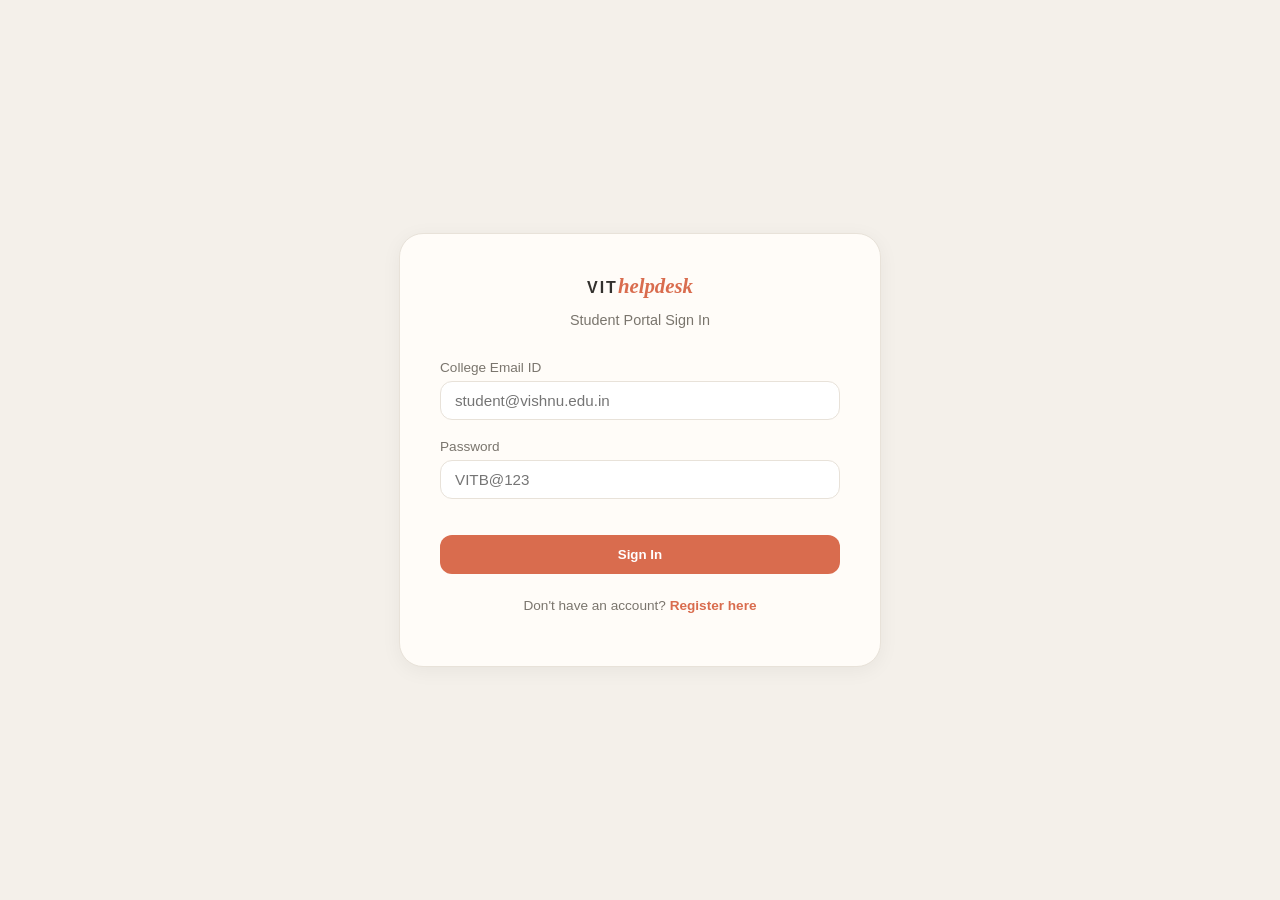
==== frontend/chat.html @ 0b266739 "feat: complete helpdesk chatbot with EAPCET 2025 cutoffs and polite conversational flows" ====
<!DOCTYPE html>
<html lang="en">
<head>
    <meta charset="UTF-8">
    <meta name="viewport" content="width=device-width, initial-scale=1.0">
    <title>VIT Helpdesk Chatbot</title>
    <link rel="stylesheet" href="styles.css">
    <script>
        if (localStorage.getItem('vit_logged_in') !== 'true') {
            window.location.href = 'index.html';
        }
    </script>
</head>
<body>
    <div class="app-container">
        <header>
            <div class="header-content">
                <h2>VIT<span>helpdesk</span></h2>
                <div class="header-actions">
                    <a href="profile.html" class="icon-btn" title="View Profile">
                        <svg width="20" height="20" viewBox="0 0 24 24" fill="none" stroke="currentColor" stroke-width="2" stroke-linecap="round" stroke-linejoin="round"><path d="M20 21v-2a4 4 0 0 0-4-4H8a4 4 0 0 0-4 4v2"></path><circle cx="12" cy="7" r="4"></circle></svg>
                    </a>
                </div>
            </div>
        </header>

        <main id="chatWindow">
            <!-- Instantly rendered initial menu - zero network delay -->
            <div class="message ai-message">
                <div class="avatar">
                    <svg width="20" height="20" viewBox="0 0 24 24" fill="none" stroke="currentColor" stroke-width="2" stroke-linecap="round" stroke-linejoin="round"><rect x="4" y="4" width="16" height="16" rx="2" ry="2"></rect><rect x="9" y="9" width="6" height="6"></rect></svg>
                </div>
                <div class="bubble" style="white-space: pre-wrap;">Welcome to Vishnu Institute of Technology IT Helpdesk! Please select an option below:

1️⃣ **Create a Support Ticket**
2️⃣ **Retrieve College Info**
3️⃣ **Display Active Tickets**
4️⃣ **Reset Portal Password**</div>
            </div>
        </main>

        <div class="input-area">
            <div class="suggestion-chips">
                <button class="chip" onclick="sendSuggested('College Info')">College Info</button>
                <button class="chip" onclick="sendSuggested('EAMCET details')">EAMCET Info</button>
                <button class="chip" onclick="sendSuggested('Create a ticket')">Create Ticket</button>
                <button class="chip" onclick="sendSuggested('Show My Tickets')">My Tickets</button>
            </div>
            <div class="input-wrapper">
                <textarea id="userInput" rows="1" placeholder="Type a message or click an option..."></textarea>
                <button id="sendBtn" class="send-btn">
                    <svg width="20" height="20" viewBox="0 0 24 24" fill="none" stroke="currentColor" stroke-width="2" stroke-linecap="round" stroke-linejoin="round"><line x1="12" y1="19" x2="12" y2="5"></line><polyline points="5 12 12 5 19 12"></polyline></svg>
                </button>
            </div>
        </div>
    </div>

    <script>
        const chatWindow = document.getElementById('chatWindow');
        const userInput = document.getElementById('userInput');
        const sendBtn = document.getElementById('sendBtn');
        const userEmail = localStorage.getItem('vit_email') || 'student@vishnu.edu.in';

        userInput.addEventListener('input', function() {
            this.style.height = 'auto';
            this.style.height = (this.scrollHeight) + 'px';
            sendBtn.disabled = this.value.trim() === '';
        });
        sendBtn.disabled = true;

        function sendSuggested(text) {
            userInput.value = text;
            userInput.style.height = 'auto';
            sendBtn.disabled = false;
            sendMessage();
        }

        async function sendMessage() {
            const text = userInput.value.trim();
            if (!text) return;

            appendMessage('user', text);
            userInput.value = '';
            userInput.style.height = 'auto';
            sendBtn.disabled = true;

            const loadingId = appendLoading();

            try {
                const response = await fetch('http://127.0.0.1:8000/api/chat', {
                    method: 'POST',
                    headers: { 'Content-Type': 'application/json' },
                    body: JSON.stringify({ 
                        message: `[User Email: ${userEmail}] ${text}`, 
                        session_id: userEmail 
                    })
                });

                if (!response.ok) throw new Error('Backend offline');

                const data = await response.json();
                document.getElementById(loadingId).remove();
                appendMessage('ai', data.reply);

            } catch (error) {
                document.getElementById(loadingId).remove();
                appendMessage('ai', 'Error: Could not connect to backend server. Make sure python main.py is running.');
            }
        }

        function appendMessage(sender, text) {
            const isUser = sender === 'user';
            const messageDiv = document.createElement('div');
            messageDiv.className = `message ${isUser ? 'user-message' : 'ai-message'}`;
            
            const aiAvatar = `<div class="avatar"><svg width="20" height="20" viewBox="0 0 24 24" fill="none" stroke="currentColor" stroke-width="2" stroke-linecap="round" stroke-linejoin="round"><rect x="4" y="4" width="16" height="16" rx="2" ry="2"></rect><rect x="9" y="9" width="6" height="6"></rect></svg></div>`;
            
            messageDiv.innerHTML = `${isUser ? '' : aiAvatar}<div class="bubble" style="white-space: pre-wrap;">${escapeHTML(text)}</div>`;
            chatWindow.appendChild(messageDiv);
            chatWindow.scrollTo({ top: chatWindow.scrollHeight, behavior: 'smooth' });
        }

        function appendLoading() {
            const id = 'loading-' + Date.now();
            const messageDiv = document.createElement('div');
            messageDiv.className = `message ai-message`;
            messageDiv.id = id;
            messageDiv.innerHTML = `<div class="avatar"><svg width="20" height="20" viewBox="0 0 24 24" fill="none" stroke="currentColor" stroke-width="2" stroke-linecap="round" stroke-linejoin="round"><rect x="4" y="4" width="16" height="16" rx="2" ry="2"></rect><rect x="9" y="9" width="6" height="6"></rect></svg></div><div class="bubble">Processing...</div>`;
            chatWindow.appendChild(messageDiv);
            chatWindow.scrollTo({ top: chatWindow.scrollHeight, behavior: 'smooth' });
            return id;
        }

        function escapeHTML(str) {
            return str.replace(/[&<>'"]/g, tag => ({
                '&': '&amp;', '<': '&lt;', '>': '&gt;', "'": '&#39;', '"': '&quot;'
            }[tag]));
        }

        userInput.addEventListener('keydown', (e) => {
            if (e.key === 'Enter' && !e.shiftKey) {
                e.preventDefault();
                if (!sendBtn.disabled) sendMessage();
            }
        });
        sendBtn.addEventListener('click', sendMessage);
    </script>
</body>
</html>
---- frontend/styles.css ----
:root {
    --bg-color: #f4f0ea; 
    --text-main: #33312e;
    --text-muted: #7a756d;
    --header-bg: #fffcf8;
    --bubble-ai: #ffffff;
    --bubble-user: #d96c4e; 
    --text-user: #ffffff;
    --border-light: #e8e2d9;
    --shadow-soft: 0 4px 20px rgba(0,0,0,0.05);
    --input-bg: #ffffff;
}

body {
    font-family: 'Georgia', serif; 
    background-color: var(--bg-color);
    color: var(--text-main);
    margin: 0;
    height: 100vh;
    display: flex;
    flex-direction: column;
}

.app-container {
    display: flex;
    flex-direction: column;
    height: 100%;
    max-width: 900px;
    margin: 0 auto;
    width: 100%;
    box-shadow: var(--shadow-soft);
}

header {
    background-color: var(--header-bg);
    border-bottom: 1px solid var(--border-light);
    padding: 1.2rem 2rem;
    border-radius: 0 0 20px 20px;
}

.header-content {
    display: flex;
    justify-content: space-between;
    align-items: center;
}

.header-actions {
    display: flex;
    gap: 12px;
    align-items: center;
}

h2 {
    font-family: 'Arial', sans-serif;
    text-transform: uppercase;
    letter-spacing: 2px;
    font-size: 1rem;
    font-weight: 700;
    margin: 0;
}

h2 span {
    color: var(--bubble-user);
    font-style: italic;
    font-family: 'Georgia', serif;
    text-transform: lowercase;
    letter-spacing: 0;
    font-size: 1.3rem;
}

.icon-btn, .nav-link {
    background: none;
    border: none;
    color: var(--text-main);
    cursor: pointer;
    text-decoration: none;
    font-family: 'Arial', sans-serif;
    font-size: 0.9rem;
    transition: transform 0.2s;
}
.icon-btn:hover { transform: rotate(15deg); }

main {
    flex: 1;
    overflow-y: auto;
    padding: 2rem;
    display: flex;
    flex-direction: column;
    gap: 1.5rem;
}

.message {
    display: flex;
    align-items: flex-end;
    gap: 1rem;
    max-width: 80%;
}
.ai-message { align-self: flex-start; }
.user-message { align-self: flex-end; flex-direction: row-reverse; }

.avatar {
    width: 35px; height: 35px;
    background-color: var(--border-light);
    border-radius: 50%;
    display: flex; align-items: center; justify-content: center;
    color: var(--text-main); flex-shrink: 0;
}
.user-message .avatar { display: none; }

.bubble {
    padding: 1rem 1.5rem;
    border-radius: 20px;
    font-size: 0.95rem;
    line-height: 1.5;
    box-shadow: var(--shadow-soft);
    font-family: 'Arial', sans-serif;
}
.ai-message .bubble {
    background-color: var(--bubble-ai);
    border-bottom-left-radius: 4px;
    border: 1px solid var(--border-light);
}
.user-message .bubble {
    background-color: var(--bubble-user);
    color: var(--text-user);
    border-bottom-right-radius: 4px;
}

.input-area { padding: 1rem 2rem 1.5rem 2rem; }

.suggestion-chips {
    display: flex;
    gap: 8px;
    margin-bottom: 10px;
    overflow-x: auto;
    padding-bottom: 4px;
}
.chip {
    background-color: var(--bubble-ai);
    border: 1px solid var(--border-light);
    color: var(--text-main);
    padding: 6px 12px;
    border-radius: 16px;
    font-size: 0.85rem;
    cursor: pointer;
    white-space: nowrap;
    transition: background 0.2s;
}
.chip:hover { background-color: var(--bubble-user); color: #fff; border-color: var(--bubble-user); }

.input-wrapper {
    display: flex;
    align-items: flex-end;
    background-color: var(--input-bg);
    border: 1px solid var(--border-light);
    border-radius: 24px;
    padding: 0.5rem 0.5rem 0.5rem 1.5rem;
    box-shadow: var(--shadow-soft);
}

textarea {
    flex: 1; background: none; border: none; color: var(--text-main);
    font-size: 1rem; font-family: 'Arial', sans-serif; resize: none; outline: none; max-height: 150px; padding: 0.5rem 0;
}

.send-btn {
    background-color: var(--bubble-user); color: var(--text-user); border: none; border-radius: 50%;
    width: 40px; height: 40px; display: flex; align-items: center; justify-content: center; cursor: pointer;
    transition: transform 0.2s, box-shadow 0.2s; flex-shrink: 0; margin-left: 10px;
}
.send-btn:hover { transform: translateY(-2px); box-shadow: 0 4px 12px rgba(217, 108, 78, 0.4); }
.send-btn:disabled { background-color: var(--border-light); color: var(--text-muted); cursor: not-allowed; box-shadow: none; transform: none; }

.auth-body { display: flex; align-items: center; justify-content: center; height: 100vh; }
.auth-card { background-color: var(--header-bg); border: 1px solid var(--border-light); padding: 2.5rem; border-radius: 24px; width: 100%; max-width: 400px; box-shadow: var(--shadow-soft); text-align: center; }
.subtitle { color: var(--text-muted); font-size: 0.9rem; margin-bottom: 2rem; font-family: 'Arial', sans-serif; }
.form-group { text-align: left; margin-bottom: 1.2rem; }
.form-group label { display: block; font-size: 0.85rem; font-family: 'Arial', sans-serif; margin-bottom: 6px; color: var(--text-muted); }
.form-group input { width: 100%; padding: 10px 14px; border-radius: 12px; border: 1px solid var(--border-light); background: var(--input-bg); color: var(--text-main); font-size: 0.95rem; outline: none; box-sizing: border-box; }
.auth-btn { width: 100%; background-color: var(--bubble-user); color: #fff; border: none; padding: 12px; border-radius: 12px; font-weight: bold; cursor: pointer; margin-top: 1rem; font-family: 'Arial', sans-serif; transition: opacity 0.2s; }
.auth-btn:hover { opacity: 0.9; }
.auth-switch { margin-top: 1.5rem; font-size: 0.85rem; font-family: 'Arial', sans-serif; color: var(--text-muted); }
.auth-switch a { color: var(--bubble-user); text-decoration: none; font-weight: bold; }

.profile-main { align-items: center; justify-content: center; }
.profile-card { background: var(--header-bg); border: 1px solid var(--border-light); padding: 2.5rem; border-radius: 24px; width: 100%; max-width: 450px; text-align: center; box-shadow: var(--shadow-soft); }
.avatar-large { width: 70px; height: 70px; background: var(--bubble-user); color: #fff; font-size: 1.5rem; font-weight: bold; border-radius: 50%; display: flex; align-items: center; justify-content: center; margin: 0 auto 1rem auto; font-family: 'Arial', sans-serif; }
.profile-stats { display: flex; justify-content: space-around; margin: 1.5rem 0; padding: 1rem 0; border-top: 1px solid var(--border-light); border-bottom: 1px solid var(--border-light); }
.stat-number { display: block; font-size: 1.2rem; font-weight: bold; color: var(--bubble-user); font-family: 'Arial', sans-serif; }
.stat-label { font-size: 0.8rem; color: var(--text-muted); font-family: 'Arial', sans-serif; }
.profile-details { text-align: left; font-family: 'Arial', sans-serif; font-size: 0.9rem; display: flex; flex-direction: column; gap: 8px; margin-bottom: 1.5rem; }
.logout-btn { background-color: #d94e4e !important; }
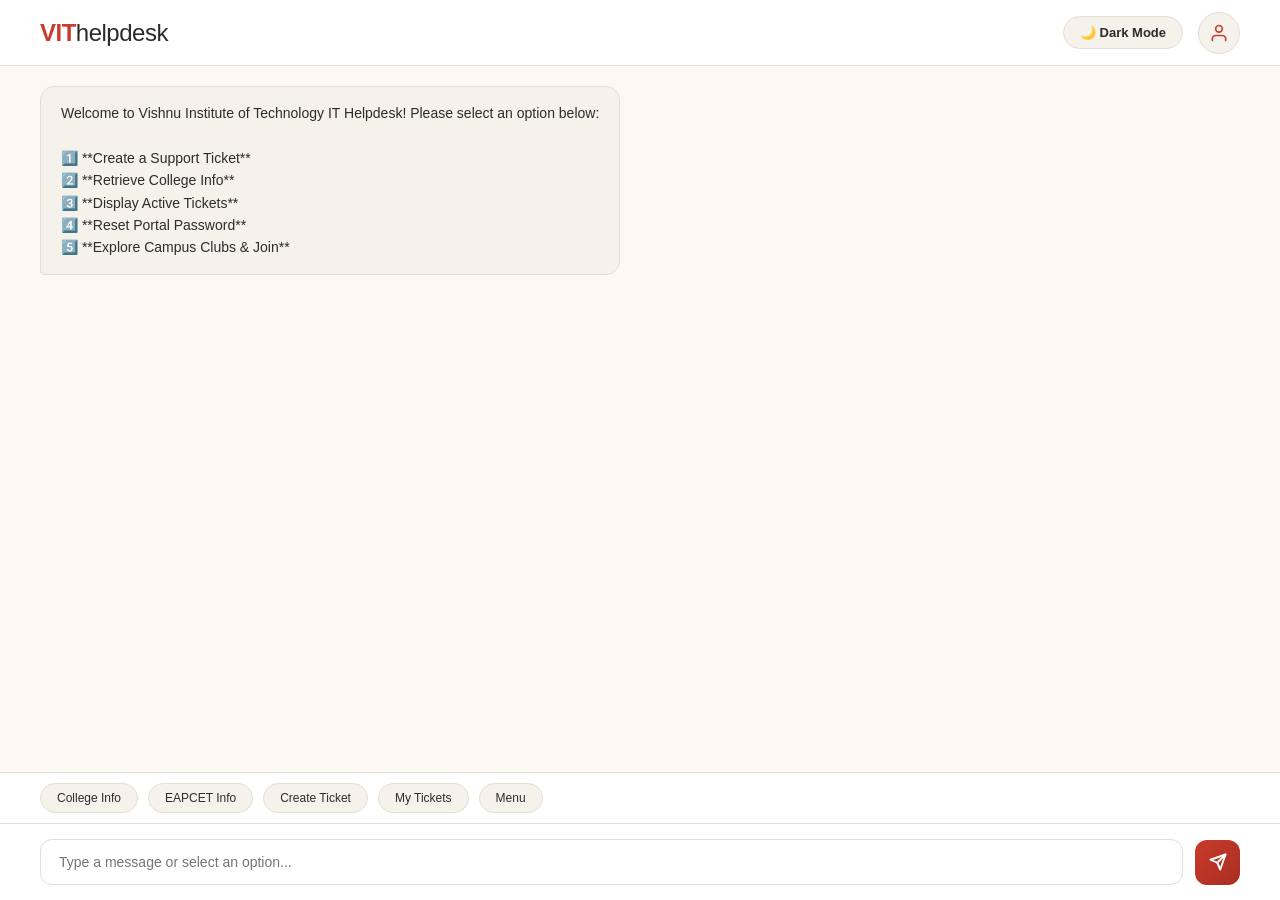
==== commit 34fa5d7e: "Fix chat routing, layout, and session management" ====
--- a/frontend/chat.html
+++ b/frontend/chat.html
@@ -3,147 +3,253 @@
 <head>
     <meta charset="UTF-8">
     <meta name="viewport" content="width=device-width, initial-scale=1.0">
-    <title>VIT Helpdesk Chatbot</title>
+    <title>VIT Helpdesk - Smart Assistant</title>
     <link rel="stylesheet" href="styles.css">
-    <script>
-        if (localStorage.getItem('vit_logged_in') !== 'true') {
-            window.location.href = 'index.html';
-        }
-    </script>
+    <style>
+        /* Force strict full-screen viewport layout */
+        html, body {
+            height: 100vh;
+            margin: 0;
+            overflow: hidden;
+        }
+
+        .app-container {
+            display: flex;
+            flex-direction: column;
+            height: 100vh;
+            width: 100vw;
+        }
+
+        .chat-header {
+            flex-shrink: 0;
+            height: 65px;
+            padding: 0 40px;
+            display: flex;
+            justify-content: space-between;
+            align-items: center;
+            background: var(--card-bg);
+            border-bottom: 1px solid var(--border-light);
+            z-index: 100;
+        }
+
+        .chat-container {
+            flex: 1;
+            display: flex;
+            flex-direction: column;
+            height: calc(100vh - 65px);
+            max-width: 100% !important;
+            width: 100% !important;
+            margin: 0 !important;
+            border-radius: 0 !important;
+            border: none !important;
+            box-shadow: none !important;
+            overflow: hidden;
+        }
+
+        .chat-box {
+            flex: 1;
+            padding: 20px 40px;
+            overflow-y: auto !important;
+            display: flex;
+            flex-direction: column;
+            gap: 16px;
+            background: var(--bg-color);
+        }
+
+        .quick-replies {
+            flex-shrink: 0;
+            padding: 10px 40px;
+            display: flex;
+            gap: 10px;
+            flex-wrap: wrap;
+            background: var(--card-bg);
+            border-top: 1px solid var(--border-light);
+            z-index: 50;
+        }
+
+        .chat-input-area {
+            flex-shrink: 0;
+            padding: 15px 40px;
+            background: var(--card-bg);
+            border-top: 1px solid var(--border-light);
+            display: flex;
+            gap: 12px;
+            align-items: center;
+            z-index: 50;
+        }
+
+        .chat-input-area input {
+            flex: 1;
+            padding: 14px 18px;
+            border-radius: 12px;
+            border: 1px solid var(--border-light);
+            background: var(--input-bg);
+            color: var(--text-color);
+            outline: none;
+            font-size: 14px;
+        }
+
+        .chat-input-area button {
+            background: var(--primary-gradient);
+            color: white;
+            border: none;
+            width: 45px;
+            height: 45px;
+            border-radius: 12px;
+            cursor: pointer;
+            display: flex;
+            align-items: center;
+            justify-content: center;
+            flex-shrink: 0;
+        }
+
+        .header-controls {
+            display: flex;
+            align-items: center;
+            gap: 15px;
+        }
+    </style>
 </head>
 <body>
     <div class="app-container">
-        <header>
-            <div class="header-content">
-                <h2>VIT<span>helpdesk</span></h2>
-                <div class="header-actions">
-                    <a href="profile.html" class="icon-btn" title="View Profile">
-                        <svg width="20" height="20" viewBox="0 0 24 24" fill="none" stroke="currentColor" stroke-width="2" stroke-linecap="round" stroke-linejoin="round"><path d="M20 21v-2a4 4 0 0 0-4-4H8a4 4 0 0 0-4 4v2"></path><circle cx="12" cy="7" r="4"></circle></svg>
-                    </a>
+        <header class="chat-header">
+            <h2 class="brand-logo" id="logoClick" style="cursor:pointer; margin:0;">VIT<span>helpdesk</span></h2>
+            <div class="header-controls">
+                <button type="button" id="darkToggleBtn" class="dark-toggle-btn">🌙 Dark Mode</button>
+                <div class="profile-icon-btn" id="profileBtn" title="Student Profile">
+                    <svg width="20" height="20" viewBox="0 0 24 24" fill="none" stroke="currentColor" stroke-width="2" stroke-linecap="round" stroke-linejoin="round">
+                        <path d="M20 21v-2a4 4 0 0 0-4-4H8a4 4 0 0 0-4 4v2"></path>
+                        <circle cx="12" cy="7" r="4"></circle>
+                    </svg>
                 </div>
             </div>
         </header>
 
-        <main id="chatWindow">
-            <!-- Instantly rendered initial menu - zero network delay -->
-            <div class="message ai-message">
-                <div class="avatar">
-                    <svg width="20" height="20" viewBox="0 0 24 24" fill="none" stroke="currentColor" stroke-width="2" stroke-linecap="round" stroke-linejoin="round"><rect x="4" y="4" width="16" height="16" rx="2" ry="2"></rect><rect x="9" y="9" width="6" height="6"></rect></svg>
-                </div>
-                <div class="bubble" style="white-space: pre-wrap;">Welcome to Vishnu Institute of Technology IT Helpdesk! Please select an option below:
+        <main class="chat-container">
+            <div class="chat-box" id="chatMessages">
+                <div class="message bot">Welcome to Vishnu Institute of Technology IT Helpdesk! Please select an option below:
 
 1️⃣ **Create a Support Ticket**
 2️⃣ **Retrieve College Info**
 3️⃣ **Display Active Tickets**
-4️⃣ **Reset Portal Password**</div>
+4️⃣ **Reset Portal Password**
+5️⃣ **Explore Campus Clubs & Join**</div>
+            </div>
+
+            <div class="quick-replies">
+                <button type="button" class="quick-btn" data-text="College Info">College Info</button>
+                <button type="button" class="quick-btn" data-text="EAPCET Info">EAPCET Info</button>
+                <button type="button" class="quick-btn" data-text="Create Ticket">Create Ticket</button>
+                <button type="button" class="quick-btn" data-text="My Tickets">My Tickets</button>
+                <button type="button" class="quick-btn" data-text="menu">Menu</button>
+            </div>
+
+            <div class="chat-input-area">
+                <input type="text" id="chatInput" placeholder="Type a message or select an option..." autocomplete="off">
+                <button type="button" id="sendBtn">
+                    <svg width="18" height="18" viewBox="0 0 24 24" fill="none" stroke="currentColor" stroke-width="2.5" stroke-linecap="round" stroke-linejoin="round"><line x1="22" y1="2" x2="11" y2="13"></line><polygon points="22 2 15 22 11 13 2 9 22 2"></polygon></svg>
+                </button>
             </div>
         </main>
-
-        <div class="input-area">
-            <div class="suggestion-chips">
-                <button class="chip" onclick="sendSuggested('College Info')">College Info</button>
-                <button class="chip" onclick="sendSuggested('EAMCET details')">EAMCET Info</button>
-                <button class="chip" onclick="sendSuggested('Create a ticket')">Create Ticket</button>
-                <button class="chip" onclick="sendSuggested('Show My Tickets')">My Tickets</button>
-            </div>
-            <div class="input-wrapper">
-                <textarea id="userInput" rows="1" placeholder="Type a message or click an option..."></textarea>
-                <button id="sendBtn" class="send-btn">
-                    <svg width="20" height="20" viewBox="0 0 24 24" fill="none" stroke="currentColor" stroke-width="2" stroke-linecap="round" stroke-linejoin="round"><line x1="12" y1="19" x2="12" y2="5"></line><polyline points="5 12 12 5 19 12"></polyline></svg>
-                </button>
-            </div>
-        </div>
     </div>
 
     <script>
-        const chatWindow = document.getElementById('chatWindow');
-        const userInput = document.getElementById('userInput');
-        const sendBtn = document.getElementById('sendBtn');
-        const userEmail = localStorage.getItem('vit_email') || 'student@vishnu.edu.in';
-
-        userInput.addEventListener('input', function() {
-            this.style.height = 'auto';
-            this.style.height = (this.scrollHeight) + 'px';
-            sendBtn.disabled = this.value.trim() === '';
+        const studentEmail = localStorage.getItem('student_email') || localStorage.getItem('vit_email') || "23pa1a05g1@vishnu.edu.in";
+        const chatMessages = document.getElementById('chatMessages');
+        const chatInput = document.getElementById('chatInput');
+
+        document.addEventListener('DOMContentLoaded', () => {
+            const savedChat = localStorage.getItem('chat_history_' + studentEmail);
+            if (savedChat) {
+                chatMessages.innerHTML = savedChat;
+                chatMessages.scrollTop = chatMessages.scrollHeight;
+            }
+            if (localStorage.getItem('dark_mode') === 'true') {
+                document.body.classList.add('dark-mode');
+                const btn = document.getElementById('darkToggleBtn');
+                if (btn) btn.innerText = "☀️ Light Mode";
+            }
+
+            document.getElementById('logoClick').addEventListener('click', () => {
+                window.location.href = 'chat.html';
+            });
+
+            document.getElementById('profileBtn').addEventListener('click', () => {
+                window.location.href = 'profile.html';
+            });
+
+            document.getElementById('darkToggleBtn').addEventListener('click', toggleDarkMode);
+            document.getElementById('sendBtn').addEventListener('click', sendMessage);
+
+            chatInput.addEventListener('keypress', (e) => {
+                if (e.key === 'Enter') {
+                    e.preventDefault();
+                    sendMessage();
+                }
+            });
+
+            document.querySelectorAll('.quick-btn').forEach(btn => {
+                btn.addEventListener('click', () => {
+                    const text = btn.getAttribute('data-text');
+                    chatInput.value = text;
+                    sendMessage();
+                });
+            });
         });
-        sendBtn.disabled = true;
-
-        function sendSuggested(text) {
-            userInput.value = text;
-            userInput.style.height = 'auto';
-            sendBtn.disabled = false;
-            sendMessage();
-        }
 
         async function sendMessage() {
-            const text = userInput.value.trim();
+            const text = chatInput.value.trim();
             if (!text) return;
 
-            appendMessage('user', text);
-            userInput.value = '';
-            userInput.style.height = 'auto';
-            sendBtn.disabled = true;
-
-            const loadingId = appendLoading();
+            appendMessage(text, 'user');
+            chatInput.value = '';
+
+            const processingId = appendMessage('Processing...', 'bot');
 
             try {
                 const response = await fetch('http://127.0.0.1:8000/api/chat', {
                     method: 'POST',
                     headers: { 'Content-Type': 'application/json' },
-                    body: JSON.stringify({ 
-                        message: `[User Email: ${userEmail}] ${text}`, 
-                        session_id: userEmail 
+                    body: JSON.stringify({
+                        message: text,
+                        session_id: studentEmail
                     })
                 });
-
-                if (!response.ok) throw new Error('Backend offline');
-
                 const data = await response.json();
-                document.getElementById(loadingId).remove();
-                appendMessage('ai', data.reply);
-
-            } catch (error) {
-                document.getElementById(loadingId).remove();
-                appendMessage('ai', 'Error: Could not connect to backend server. Make sure python main.py is running.');
-            }
-        }
-
-        function appendMessage(sender, text) {
-            const isUser = sender === 'user';
-            const messageDiv = document.createElement('div');
-            messageDiv.className = `message ${isUser ? 'user-message' : 'ai-message'}`;
-            
-            const aiAvatar = `<div class="avatar"><svg width="20" height="20" viewBox="0 0 24 24" fill="none" stroke="currentColor" stroke-width="2" stroke-linecap="round" stroke-linejoin="round"><rect x="4" y="4" width="16" height="16" rx="2" ry="2"></rect><rect x="9" y="9" width="6" height="6"></rect></svg></div>`;
-            
-            messageDiv.innerHTML = `${isUser ? '' : aiAvatar}<div class="bubble" style="white-space: pre-wrap;">${escapeHTML(text)}</div>`;
-            chatWindow.appendChild(messageDiv);
-            chatWindow.scrollTo({ top: chatWindow.scrollHeight, behavior: 'smooth' });
-        }
-
-        function appendLoading() {
-            const id = 'loading-' + Date.now();
-            const messageDiv = document.createElement('div');
-            messageDiv.className = `message ai-message`;
-            messageDiv.id = id;
-            messageDiv.innerHTML = `<div class="avatar"><svg width="20" height="20" viewBox="0 0 24 24" fill="none" stroke="currentColor" stroke-width="2" stroke-linecap="round" stroke-linejoin="round"><rect x="4" y="4" width="16" height="16" rx="2" ry="2"></rect><rect x="9" y="9" width="6" height="6"></rect></svg></div><div class="bubble">Processing...</div>`;
-            chatWindow.appendChild(messageDiv);
-            chatWindow.scrollTo({ top: chatWindow.scrollHeight, behavior: 'smooth' });
-            return id;
-        }
-
-        function escapeHTML(str) {
-            return str.replace(/[&<>'"]/g, tag => ({
-                '&': '&amp;', '<': '&lt;', '>': '&gt;', "'": '&#39;', '"': '&quot;'
-            }[tag]));
-        }
-
-        userInput.addEventListener('keydown', (e) => {
-            if (e.key === 'Enter' && !e.shiftKey) {
-                e.preventDefault();
-                if (!sendBtn.disabled) sendMessage();
-            }
-        });
-        sendBtn.addEventListener('click', sendMessage);
+                const procElement = document.getElementById(processingId);
+                if (procElement) procElement.remove();
+                
+                appendMessage(data.response || data.message || "Action completed.", 'bot');
+                localStorage.setItem('chat_history_' + studentEmail, chatMessages.innerHTML);
+            } catch (err) {
+                const procElement = document.getElementById(processingId);
+                if (procElement) procElement.remove();
+                appendMessage('Error connecting to server. Please try again.', 'bot');
+            }
+        }
+
+        function appendMessage(text, sender) {
+            const div = document.createElement('div');
+            div.className = `message ${sender}`;
+            div.id = 'msg-' + Math.random().toString(36).substring(2, 9);
+            div.innerText = text;
+            chatMessages.appendChild(div);
+            chatMessages.scrollTop = chatMessages.scrollHeight;
+            localStorage.setItem('chat_history_' + studentEmail, chatMessages.innerHTML);
+            return div.id;
+        }
+
+        function toggleDarkMode() {
+            document.body.classList.toggle('dark-mode');
+            const btn = document.getElementById('darkToggleBtn');
+            if (document.body.classList.contains('dark-mode')) {
+                btn.innerText = "☀️ Light Mode";
+                localStorage.setItem('dark_mode', 'true');
+            } else {
+                btn.innerText = "🌙 Dark Mode";
+                localStorage.setItem('dark_mode', 'false');
+            }
+        }
     </script>
 </body>
 </html>
--- a/frontend/styles.css
+++ b/frontend/styles.css
@@ -1,192 +1,383 @@
 :root {
-    --bg-color: #f4f0ea; 
-    --text-main: #33312e;
-    --text-muted: #7a756d;
-    --header-bg: #fffcf8;
-    --bubble-ai: #ffffff;
-    --bubble-user: #d96c4e; 
-    --text-user: #ffffff;
-    --border-light: #e8e2d9;
-    --shadow-soft: 0 4px 20px rgba(0,0,0,0.05);
+    --bg-color: #fcf9f2;
+    --card-bg: #ffffff;
+    --text-color: #2c2c2c;
+    --primary: #c93b2b;
+    --primary-gradient: linear-gradient(135deg, #c93b2b 0%, #a82e21 100%);
+    --bot-bg: #f5f1eb;
+    --user-bg: #c93b2b;
+    --user-text: #ffffff;
+    --border-light: #e5ded3;
     --input-bg: #ffffff;
 }
 
+body.dark-mode {
+    --bg-color: #121212;
+    --card-bg: #1e1e1e;
+    --text-color: #e0e0e0;
+    --primary: #e04838;
+    --primary-gradient: linear-gradient(135deg, #e04838 0%, #c93b2b 100%);
+    --bot-bg: #2a2a2a;
+    --user-bg: #e04838;
+    --user-text: #ffffff;
+    --border-light: #333333;
+    --input-bg: #252525;
+}
+
 body {
-    font-family: 'Georgia', serif; 
+    font-family: -apple-system, BlinkMacSystemFont, "Segoe UI", Roboto, Helvetica, Arial, sans-serif;
     background-color: var(--bg-color);
-    color: var(--text-main);
+    color: var(--text-color);
     margin: 0;
+    display: flex;
+    flex-direction: column;
     height: 100vh;
+    transition: background 0.3s, color 0.3s;
+    overflow: hidden;
+}
+
+.brand-logo {
+    font-family: 'Segoe UI', Roboto, sans-serif;
+    font-size: 24px;
+    font-weight: 800;
+    letter-spacing: -0.5px;
+    color: var(--primary);
+}
+
+.brand-logo span {
+    color: var(--text-color);
+    font-weight: 400;
+}
+
+body.dark-mode .brand-logo span {
+    color: #ffffff;
+}
+
+.auth-body {
+    display: flex;
+    justify-content: center;
+    align-items: center;
+    height: 100vh;
+}
+
+.auth-card {
+    background: var(--card-bg);
+    padding: 35px;
+    border-radius: 16px;
+    border: 1px solid var(--border-light);
+    width: 360px;
+    box-shadow: 0 10px 30px rgba(0,0,0,0.04);
+    text-align: center;
+}
+
+.auth-card .brand-logo {
+    margin-bottom: 5px;
+}
+
+.subtitle {
+    font-size: 14px;
+    color: #777;
+    margin-bottom: 25px;
+}
+
+.form-group {
+    margin-bottom: 15px;
+    text-align: left;
+}
+
+.form-group label {
+    display: block;
+    font-size: 13px;
+    margin-bottom: 5px;
+    font-weight: 600;
+}
+
+.form-group input {
+    width: 100%;
+    padding: 12px 14px;
+    border: 1px solid var(--border-light);
+    border-radius: 8px;
+    background: var(--input-bg);
+    color: var(--text-color);
+    box-sizing: border-box;
+    font-size: 14px;
+    outline: none;
+}
+
+.auth-btn {
+    width: 100%;
+    padding: 12px;
+    background: var(--primary-gradient);
+    color: white;
+    border: none;
+    border-radius: 8px;
+    font-weight: bold;
+    cursor: pointer;
+    margin-top: 10px;
+    font-size: 14px;
+    box-shadow: 0 4px 12px rgba(201, 59, 43, 0.2);
+}
+
+.auth-switch {
+    text-align: center;
+    font-size: 13px;
+    margin-top: 20px;
+}
+
+.auth-switch a {
+    color: var(--primary);
+    text-decoration: none;
+    font-weight: 600;
+}
+
+.chat-header {
+    padding: 15px 40px;
+    background: var(--card-bg);
+    border-bottom: 1px solid var(--border-light);
+    display: flex;
+    justify-content: space-between;
+    align-items: center;
+    flex-shrink: 0;
+    z-index: 100;
+}
+
+.header-controls {
+    display: flex;
+    align-items: center;
+    gap: 15px;
+}
+
+.dark-toggle-btn {
+    background: var(--bot-bg);
+    border: 1px solid var(--border-light);
+    color: var(--text-color);
+    padding: 8px 16px;
+    border-radius: 20px;
+    cursor: pointer;
+    font-size: 13px;
+    font-weight: 600;
+    white-space: nowrap;
+}
+
+.profile-icon-btn {
+    background: var(--bot-bg);
+    border: 1px solid var(--border-light);
+    width: 40px;
+    height: 40px;
+    border-radius: 50%;
+    display: flex;
+    align-items: center;
+    justify-content: center;
+    cursor: pointer;
+    color: var(--primary);
+    flex-shrink: 0;
+}
+
+.app-container {
     display: flex;
     flex-direction: column;
-}
-
-.app-container {
+    height: 100vh;
+    width: 100vw;
+}
+
+.chat-container {
+    flex: 1;
+    max-width: 100% !important;
+    width: 100% !important;
+    margin: 0 !important;
+    border-radius: 0 !important;
+    border: none !important;
     display: flex;
     flex-direction: column;
-    height: 100%;
-    max-width: 900px;
-    margin: 0 auto;
-    width: 100%;
-    box-shadow: var(--shadow-soft);
-}
-
-header {
-    background-color: var(--header-bg);
-    border-bottom: 1px solid var(--border-light);
-    padding: 1.2rem 2rem;
-    border-radius: 0 0 20px 20px;
-}
-
-.header-content {
-    display: flex;
-    justify-content: space-between;
-    align-items: center;
-}
-
-.header-actions {
+    box-shadow: none !important;
+}
+
+.chat-box {
+    flex: 1;
+    padding: 25px 40px;
+    overflow-y: auto;
+    display: flex;
+    flex-direction: column;
+    gap: 18px;
+    background: var(--card-bg);
+}
+
+.message {
+    max-width: 80%;
+    padding: 15px 20px;
+    border-radius: 14px;
+    line-height: 1.6;
+    font-size: 14px;
+    white-space: pre-line;
+}
+
+.message.bot {
+    background-color: var(--bot-bg);
+    color: var(--text-color);
+    align-self: flex-start;
+    border-bottom-left-radius: 4px;
+    border: 1px solid var(--border-light);
+}
+
+.message.user {
+    background: var(--primary-gradient);
+    color: var(--user-text);
+    align-self: flex-end;
+    border-bottom-right-radius: 4px;
+}
+
+.quick-replies {
+    padding: 12px 40px;
+    display: flex;
+    gap: 10px;
+    flex-wrap: wrap;
+    background: var(--card-bg);
+    border-top: 1px solid var(--border-light);
+    flex-shrink: 0;
+}
+
+.quick-btn {
+    background: var(--bot-bg);
+    color: var(--text-color);
+    border: 1px solid var(--border-light);
+    padding: 7px 16px;
+    border-radius: 20px;
+    font-size: 12px;
+    font-weight: 500;
+    cursor: pointer;
+}
+
+.quick-btn:hover {
+    border-color: var(--primary);
+    color: var(--primary);
+}
+
+.chat-input-area {
+    padding: 18px 40px;
+    background: var(--card-bg);
+    border-top: 1px solid var(--border-light);
     display: flex;
     gap: 12px;
     align-items: center;
-}
-
-h2 {
-    font-family: 'Arial', sans-serif;
-    text-transform: uppercase;
-    letter-spacing: 2px;
-    font-size: 1rem;
-    font-weight: 700;
-    margin: 0;
-}
-
-h2 span {
-    color: var(--bubble-user);
-    font-style: italic;
-    font-family: 'Georgia', serif;
-    text-transform: lowercase;
-    letter-spacing: 0;
-    font-size: 1.3rem;
-}
-
-.icon-btn, .nav-link {
-    background: none;
+    flex-shrink: 0;
+}
+
+.chat-input-area input {
+    flex: 1;
+    padding: 14px 18px;
+    border-radius: 12px;
+    border: 1px solid var(--border-light);
+    background: var(--bot-bg);
+    color: var(--text-color);
+    outline: none;
+    font-size: 14px;
+}
+
+.chat-input-area button {
+    background: var(--primary-gradient);
+    color: white;
     border: none;
-    color: var(--text-main);
-    cursor: pointer;
+    width: 45px;
+    height: 45px;
+    border-radius: 12px;
+    cursor: pointer;
+    display: flex;
+    align-items: center;
+    justify-content: center;
+    flex-shrink: 0;
+}
+
+.profile-main {
+    display: flex;
+    justify-content: center;
+    align-items: center;
+    padding: 30px 0;
+    flex: 1;
+}
+
+.profile-card {
+    background: var(--card-bg);
+    padding: 35px;
+    border-radius: 16px;
+    border: 1px solid var(--border-light);
+    width: 400px;
+    text-align: center;
+    box-shadow: 0 10px 30px rgba(0,0,0,0.04);
+}
+
+.avatar-large {
+    width: 75px;
+    height: 75px;
+    background: var(--primary-gradient);
+    color: white;
+    font-size: 24px;
+    font-weight: bold;
+    display: flex;
+    align-items: center;
+    justify-content: center;
+    border-radius: 50%;
+    margin: 0 auto 15px auto;
+}
+
+.profile-stats {
+    display: flex;
+    justify-content: space-around;
+    margin-bottom: 20px;
+    background: var(--bot-bg);
+    padding: 14px;
+    border-radius: 12px;
+    border: 1px solid var(--border-light);
+}
+
+.stat-number {
+    display: block;
+    font-size: 18px;
+    font-weight: bold;
+    color: var(--primary);
+}
+
+.stat-label {
+    font-size: 12px;
+    color: #777;
+}
+
+.profile-details {
+    text-align: left;
+    font-size: 14px;
+    margin-bottom: 20px;
+    line-height: 1.8;
+}
+
+.nav-link {
     text-decoration: none;
-    font-family: 'Arial', sans-serif;
-    font-size: 0.9rem;
-    transition: transform 0.2s;
-}
-.icon-btn:hover { transform: rotate(15deg); }
-
-main {
-    flex: 1;
-    overflow-y: auto;
-    padding: 2rem;
-    display: flex;
-    flex-direction: column;
-    gap: 1.5rem;
-}
-
-.message {
-    display: flex;
-    align-items: flex-end;
-    gap: 1rem;
-    max-width: 80%;
-}
-.ai-message { align-self: flex-start; }
-.user-message { align-self: flex-end; flex-direction: row-reverse; }
-
-.avatar {
-    width: 35px; height: 35px;
-    background-color: var(--border-light);
-    border-radius: 50%;
-    display: flex; align-items: center; justify-content: center;
-    color: var(--text-main); flex-shrink: 0;
-}
-.user-message .avatar { display: none; }
-
-.bubble {
-    padding: 1rem 1.5rem;
-    border-radius: 20px;
-    font-size: 0.95rem;
-    line-height: 1.5;
-    box-shadow: var(--shadow-soft);
-    font-family: 'Arial', sans-serif;
-}
-.ai-message .bubble {
-    background-color: var(--bubble-ai);
-    border-bottom-left-radius: 4px;
-    border: 1px solid var(--border-light);
-}
-.user-message .bubble {
-    background-color: var(--bubble-user);
-    color: var(--text-user);
-    border-bottom-right-radius: 4px;
-}
-
-.input-area { padding: 1rem 2rem 1.5rem 2rem; }
-
-.suggestion-chips {
-    display: flex;
-    gap: 8px;
-    margin-bottom: 10px;
-    overflow-x: auto;
-    padding-bottom: 4px;
-}
-.chip {
-    background-color: var(--bubble-ai);
-    border: 1px solid var(--border-light);
-    color: var(--text-main);
-    padding: 6px 12px;
-    border-radius: 16px;
-    font-size: 0.85rem;
-    cursor: pointer;
-    white-space: nowrap;
-    transition: background 0.2s;
-}
-.chip:hover { background-color: var(--bubble-user); color: #fff; border-color: var(--bubble-user); }
-
-.input-wrapper {
-    display: flex;
-    align-items: flex-end;
-    background-color: var(--input-bg);
-    border: 1px solid var(--border-light);
-    border-radius: 24px;
-    padding: 0.5rem 0.5rem 0.5rem 1.5rem;
-    box-shadow: var(--shadow-soft);
-}
-
-textarea {
-    flex: 1; background: none; border: none; color: var(--text-main);
-    font-size: 1rem; font-family: 'Arial', sans-serif; resize: none; outline: none; max-height: 150px; padding: 0.5rem 0;
-}
-
-.send-btn {
-    background-color: var(--bubble-user); color: var(--text-user); border: none; border-radius: 50%;
-    width: 40px; height: 40px; display: flex; align-items: center; justify-content: center; cursor: pointer;
-    transition: transform 0.2s, box-shadow 0.2s; flex-shrink: 0; margin-left: 10px;
-}
-.send-btn:hover { transform: translateY(-2px); box-shadow: 0 4px 12px rgba(217, 108, 78, 0.4); }
-.send-btn:disabled { background-color: var(--border-light); color: var(--text-muted); cursor: not-allowed; box-shadow: none; transform: none; }
-
-.auth-body { display: flex; align-items: center; justify-content: center; height: 100vh; }
-.auth-card { background-color: var(--header-bg); border: 1px solid var(--border-light); padding: 2.5rem; border-radius: 24px; width: 100%; max-width: 400px; box-shadow: var(--shadow-soft); text-align: center; }
-.subtitle { color: var(--text-muted); font-size: 0.9rem; margin-bottom: 2rem; font-family: 'Arial', sans-serif; }
-.form-group { text-align: left; margin-bottom: 1.2rem; }
-.form-group label { display: block; font-size: 0.85rem; font-family: 'Arial', sans-serif; margin-bottom: 6px; color: var(--text-muted); }
-.form-group input { width: 100%; padding: 10px 14px; border-radius: 12px; border: 1px solid var(--border-light); background: var(--input-bg); color: var(--text-main); font-size: 0.95rem; outline: none; box-sizing: border-box; }
-.auth-btn { width: 100%; background-color: var(--bubble-user); color: #fff; border: none; padding: 12px; border-radius: 12px; font-weight: bold; cursor: pointer; margin-top: 1rem; font-family: 'Arial', sans-serif; transition: opacity 0.2s; }
-.auth-btn:hover { opacity: 0.9; }
-.auth-switch { margin-top: 1.5rem; font-size: 0.85rem; font-family: 'Arial', sans-serif; color: var(--text-muted); }
-.auth-switch a { color: var(--bubble-user); text-decoration: none; font-weight: bold; }
-
-.profile-main { align-items: center; justify-content: center; }
-.profile-card { background: var(--header-bg); border: 1px solid var(--border-light); padding: 2.5rem; border-radius: 24px; width: 100%; max-width: 450px; text-align: center; box-shadow: var(--shadow-soft); }
-.avatar-large { width: 70px; height: 70px; background: var(--bubble-user); color: #fff; font-size: 1.5rem; font-weight: bold; border-radius: 50%; display: flex; align-items: center; justify-content: center; margin: 0 auto 1rem auto; font-family: 'Arial', sans-serif; }
-.profile-stats { display: flex; justify-content: space-around; margin: 1.5rem 0; padding: 1rem 0; border-top: 1px solid var(--border-light); border-bottom: 1px solid var(--border-light); }
-.stat-number { display: block; font-size: 1.2rem; font-weight: bold; color: var(--bubble-user); font-family: 'Arial', sans-serif; }
-.stat-label { font-size: 0.8rem; color: var(--text-muted); font-family: 'Arial', sans-serif; }
-.profile-details { text-align: left; font-family: 'Arial', sans-serif; font-size: 0.9rem; display: flex; flex-direction: column; gap: 8px; margin-bottom: 1.5rem; }
-.logout-btn { background-color: #d94e4e !important; }+    font-weight: 600;
+    color: var(--primary);
+}
+
+.logout-btn {
+    background: #d9534f !important;
+    box-shadow: none !important;
+    margin-top: 10px;
+}
+
+body.dark-mode .chat-container,
+body.dark-mode header.chat-header,
+body.dark-mode .chat-box,
+body.dark-mode .quick-replies,
+body.dark-mode .chat-input-area {
+    background-color: #1e1e1e !important;
+    border-color: #333333 !important;
+}
+body.dark-mode input {
+    background-color: #2a2a2a !important;
+    color: #ffffff !important;
+}
+body.dark-mode .message.bot {
+    background-color: #2d2d2d !important;
+    color: #e0e0e0 !important;
+}
+body.dark-mode .quick-btn {
+    background: #2a2a2a !important;
+    color: #e0e0e0 !important;
+    border-color: #444444 !important;
+}
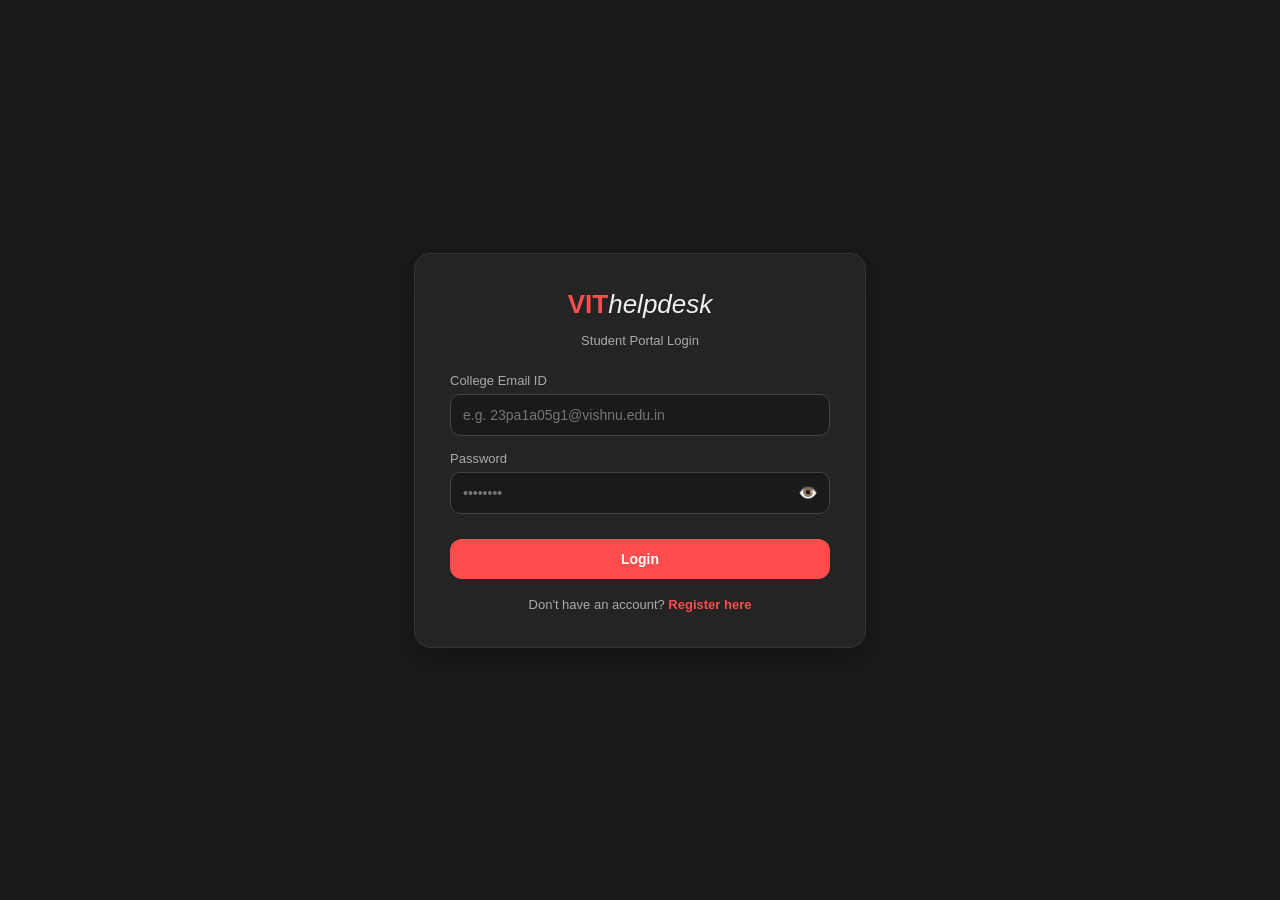
==== commit 24d58e90: "Add updated chatbot features, ticket management, and authentication fixes" ====
--- a/frontend/chat.html
+++ b/frontend/chat.html
@@ -1,254 +1,542 @@
 <!DOCTYPE html>
-<html lang="en">
+<html lang="en" data-theme="dark">
 <head>
     <meta charset="UTF-8">
     <meta name="viewport" content="width=device-width, initial-scale=1.0">
-    <title>VIT Helpdesk - Smart Assistant</title>
-    <link rel="stylesheet" href="styles.css">
+    <title>VIThelpdesk Assistant</title>
+    <script>
+        const storedTheme = localStorage.getItem('vit_theme') || 'dark';
+        document.documentElement.setAttribute('data-theme', storedTheme);
+    </script>
     <style>
-        /* Force strict full-screen viewport layout */
-        html, body {
+        :root {
+            --bg-color: #1a1a1a;
+            --sidebar-bg: #242424;
+            --text-color: #f0f0f0;
+            --card-bg: #2d2d2d;
+            --border-color: #383838;
+            --input-bg: #1a1a1a;
+            --bot-msg-bg: #2d2d2d;
+            --secondary-btn: #333;
+            --secondary-hover: #444;
+            --secondary-text: #ddd;
+        }
+
+        [data-theme="light"] {
+            --bg-color: #f4f6f9;
+            --sidebar-bg: #ffffff;
+            --text-color: #333333;
+            --card-bg: #ffffff;
+            --border-color: #e0e0e0;
+            --input-bg: #ffffff;
+            --bot-msg-bg: #e9ecef;
+            --secondary-btn: #e4e6eb;
+            --secondary-hover: #d8dadf;
+            --secondary-text: #333333;
+        }
+
+        body {
+            font-family: 'Segoe UI', Tahoma, Geneva, Verdana, sans-serif;
+            background-color: var(--bg-color);
+            color: var(--text-color);
+            margin: 0;
+            padding: 0;
+            display: flex;
             height: 100vh;
-            margin: 0;
             overflow: hidden;
-        }
-
-        .app-container {
+            transition: background 0.3s, color 0.3s;
+        }
+        .sidebar {
+            width: 280px;
+            background-color: var(--sidebar-bg);
+            border-right: 1px solid var(--border-color);
             display: flex;
             flex-direction: column;
+            padding: 20px;
+            gap: 8px;
             height: 100vh;
-            width: 100vw;
-        }
-
-        .chat-header {
-            flex-shrink: 0;
-            height: 65px;
-            padding: 0 40px;
+            box-sizing: border-box;
+            overflow-y: auto;
+            transition: background 0.3s, border-color 0.3s;
+        }
+        .profile-card {
+            background: var(--card-bg);
+            padding: 14px;
+            border-radius: 16px;
+            margin-bottom: 5px;
+            border: 1px solid var(--border-color);
+            display: flex;
+            flex-direction: column;
+            align-items: center;
+            text-align: center;
+            cursor: pointer;
+            transition: transform 0.2s, background 0.3s, border-color 0.3s;
+        }
+        .profile-card:hover {
+            transform: scale(1.02);
+            border-color: #ff4d4d;
+        }
+        .profile-avatar {
+            width: 45px;
+            height: 45px;
+            background: linear-gradient(135deg, #ff4d4d, #b30000);
+            color: white;
+            font-size: 16px;
+            font-weight: bold;
+            border-radius: 50%;
+            display: flex;
+            align-items: center;
+            justify-content: center;
+            margin-bottom: 8px;
+            box-shadow: 0 4px 10px rgba(255, 77, 77, 0.3);
+        }
+        .profile-card h3 {
+            margin: 0 0 2px 0;
+            color: #ff4d4d;
+            font-size: 14px;
+        }
+        .profile-card p {
+            margin: 2px 0;
+            font-size: 11px;
+            color: var(--text-color);
+            opacity: 0.8;
+            word-break: break-all;
+        }
+        .ticket-badge {
+            margin-top: 6px;
+            background-color: rgba(255, 77, 77, 0.15);
+            color: #ff4d4d;
+            font-size: 11px;
+            font-weight: 600;
+            padding: 3px 8px;
+            border-radius: 20px;
+        }
+        .sidebar button {
+            background-color: #ff4d4d;
+            color: white;
+            border: none;
+            padding: 10px 12px;
+            border-radius: 12px;
+            cursor: pointer;
+            font-weight: 600;
+            font-size: 13px;
+            text-align: left;
+            transition: background 0.2s;
+        }
+        .sidebar button:hover {
+            background-color: #e03b3b;
+        }
+        .sidebar button.secondary {
+            background-color: var(--secondary-btn);
+            color: var(--secondary-text);
+        }
+        .sidebar button.secondary:hover {
+            background-color: var(--secondary-hover);
+        }
+
+        /* Modal Popup Overlay */
+        .modal-overlay {
+            display: none;
+            position: fixed;
+            top: 0; left: 0; width: 100%; height: 100%;
+            background: rgba(0, 0, 0, 0.7);
+            justify-content: center;
+            align-items: center;
+            z-index: 1000;
+        }
+        .modal-card {
+            background: var(--card-bg);
+            border: 1px solid var(--border-color);
+            padding: 25px;
+            border-radius: 16px;
+            width: 90%;
+            max-width: 500px;
+            max-height: 80vh;
+            overflow-y: auto;
+            box-shadow: 0 10px 30px rgba(0,0,0,0.5);
+        }
+        .ticket-item {
+            background: var(--bg-color);
+            border: 1px solid var(--border-color);
+            padding: 14px;
+            border-radius: 12px;
+            margin-bottom: 12px;
+            display: flex;
+            flex-direction: column;
+            gap: 6px;
+        }
+        .ticket-top {
             display: flex;
             justify-content: space-between;
             align-items: center;
-            background: var(--card-bg);
-            border-bottom: 1px solid var(--border-light);
-            z-index: 100;
-        }
+        }
+        .status-pill {
+            font-size: 11px;
+            font-weight: 600;
+            padding: 3px 10px;
+            border-radius: 12px;
+            background: rgba(255, 77, 77, 0.15);
+            color: #ff4d4d;
+        }
+        .resolve-action-btn {
+            background-color: #28a745;
+            color: white;
+            border: none;
+            padding: 6px 12px;
+            border-radius: 8px;
+            cursor: pointer;
+            font-size: 12px;
+            font-weight: bold;
+            align-self: flex-end;
+        }
+        .resolve-action-btn:hover { background-color: #218838; }
 
         .chat-container {
             flex: 1;
             display: flex;
             flex-direction: column;
-            height: calc(100vh - 65px);
-            max-width: 100% !important;
-            width: 100% !important;
-            margin: 0 !important;
-            border-radius: 0 !important;
-            border: none !important;
-            box-shadow: none !important;
-            overflow: hidden;
-        }
-
-        .chat-box {
+            background-color: var(--bg-color);
+            height: 100vh;
+        }
+        .chat-header {
+            padding: 20px;
+            background-color: var(--sidebar-bg);
+            border-bottom: 1px solid var(--border-color);
+            font-size: 20px;
+            font-weight: bold;
+            display: flex;
+            align-items: center;
+            gap: 4px;
+        }
+        .logo-vit {
+            color: #ff4d4d;
+            font-weight: 800;
+            letter-spacing: 0.5px;
+        }
+        .logo-helpdesk {
+            color: var(--text-color);
+            font-style: italic;
+            font-weight: 400;
+            opacity: 0.9;
+        }
+        .chat-messages {
             flex: 1;
-            padding: 20px 40px;
-            overflow-y: auto !important;
+            padding: 25px;
+            overflow-y: auto;
             display: flex;
             flex-direction: column;
-            gap: 16px;
-            background: var(--bg-color);
-        }
-
-        .quick-replies {
-            flex-shrink: 0;
-            padding: 10px 40px;
-            display: flex;
-            gap: 10px;
-            flex-wrap: wrap;
-            background: var(--card-bg);
-            border-top: 1px solid var(--border-light);
-            z-index: 50;
-        }
-
+            gap: 15px;
+        }
+        .message {
+            max-width: 75%;
+            padding: 14px 18px;
+            border-radius: 16px;
+            line-height: 1.5;
+            font-size: 14px;
+            word-wrap: break-word;
+        }
+        .message.user {
+            background-color: #ff4d4d;
+            color: white;
+            align-self: flex-end;
+            border-bottom-right-radius: 4px;
+        }
+        .message.bot {
+            background-color: var(--bot-msg-bg);
+            color: var(--text-color);
+            align-self: flex-start;
+            border-bottom-left-radius: 4px;
+            border: 1px solid var(--border-color);
+        }
         .chat-input-area {
-            flex-shrink: 0;
-            padding: 15px 40px;
-            background: var(--card-bg);
-            border-top: 1px solid var(--border-light);
+            padding: 20px;
+            background-color: var(--sidebar-bg);
+            border-top: 1px solid var(--border-color);
             display: flex;
             gap: 12px;
-            align-items: center;
-            z-index: 50;
-        }
-
+        }
         .chat-input-area input {
             flex: 1;
-            padding: 14px 18px;
-            border-radius: 12px;
-            border: 1px solid var(--border-light);
-            background: var(--input-bg);
+            padding: 14px 16px;
+            border-radius: 14px;
+            border: 1px solid var(--border-color);
+            background-color: var(--input-bg);
             color: var(--text-color);
+            font-size: 14px;
+        }
+        .chat-input-area input:focus {
             outline: none;
-            font-size: 14px;
-        }
-
+            border-color: #ff4d4d;
+        }
         .chat-input-area button {
-            background: var(--primary-gradient);
+            background-color: #ff4d4d;
             color: white;
             border: none;
-            width: 45px;
-            height: 45px;
-            border-radius: 12px;
+            padding: 0 24px;
+            border-radius: 14px;
             cursor: pointer;
-            display: flex;
-            align-items: center;
-            justify-content: center;
-            flex-shrink: 0;
-        }
-
-        .header-controls {
-            display: flex;
-            align-items: center;
-            gap: 15px;
+            font-weight: bold;
+            font-size: 14px;
+        }
+        .chat-input-area button:hover {
+            background-color: #e03b3b;
         }
     </style>
 </head>
 <body>
-    <div class="app-container">
-        <header class="chat-header">
-            <h2 class="brand-logo" id="logoClick" style="cursor:pointer; margin:0;">VIT<span>helpdesk</span></h2>
-            <div class="header-controls">
-                <button type="button" id="darkToggleBtn" class="dark-toggle-btn">🌙 Dark Mode</button>
-                <div class="profile-icon-btn" id="profileBtn" title="Student Profile">
-                    <svg width="20" height="20" viewBox="0 0 24 24" fill="none" stroke="currentColor" stroke-width="2" stroke-linecap="round" stroke-linejoin="round">
-                        <path d="M20 21v-2a4 4 0 0 0-4-4H8a4 4 0 0 0-4 4v2"></path>
-                        <circle cx="12" cy="7" r="4"></circle>
-                    </svg>
-                </div>
+
+    <div class="sidebar">
+        <div class="profile-card" onclick="openProfilePage()" title="Click to open full profile page">
+            <div class="profile-avatar" id="profile-initials">SM</div>
+            <h3 id="student-name">Student Portal</h3>
+            <p id="student-email">Loading...</p>
+            <div class="ticket-badge" id="active-tickets-badge">Active Tickets: Loading...</div>
+        </div>
+        <button onclick="scrollToBottom()">💬 Active Chat</button>
+        <button onclick="startNewChat()">✨ New Chat</button>
+        <button onclick="sendQuickCommand('menu')" class="secondary">🏠 Main Menu</button>
+        <button onclick="sendQuickCommand('create ticket')" class="secondary">🎫 Create Support Ticket</button>
+        <button onclick="openTicketsModal()" class="secondary">📋 Manage My Tickets</button>
+        <button onclick="sendQuickCommand('eapcet info')" class="secondary">📊 EAPCET Cutoff Info</button>
+        <button onclick="sendQuickCommand('explore campus clubs & join')" class="secondary">🌟 Explore Clubs</button>
+        <button onclick="toggleTheme()" class="secondary" id="theme-toggle-btn">☀️ Light Mode</button>
+        <button onclick="logout()" class="secondary" style="margin-top: auto; color: #ff6b6b; font-weight: bold;">🚪 Logout</button>
+    </div>
+
+    <!-- Clean Modal Popup for Active Tickets Only -->
+    <div class="modal-overlay" id="ticketsModal">
+        <div class="modal-card">
+            <h3 style="margin-top:0; color:#ff4d4d; font-size:18px;">Active Support Tickets</h3>
+            <p style="font-size:12px; color:var(--secondary-text); margin-bottom:15px;">Review your active issues and mark them as resolved when solved.</p>
+            <div id="modalTicketList" style="display: flex; flex-direction: column; gap: 10px;">
+                <p style="color:#888; text-align:center;">Loading active tickets...</p>
             </div>
-        </header>
-
-        <main class="chat-container">
-            <div class="chat-box" id="chatMessages">
-                <div class="message bot">Welcome to Vishnu Institute of Technology IT Helpdesk! Please select an option below:
-
-1️⃣ **Create a Support Ticket**
-2️⃣ **Retrieve College Info**
-3️⃣ **Display Active Tickets**
-4️⃣ **Reset Portal Password**
-5️⃣ **Explore Campus Clubs & Join**</div>
-            </div>
-
-            <div class="quick-replies">
-                <button type="button" class="quick-btn" data-text="College Info">College Info</button>
-                <button type="button" class="quick-btn" data-text="EAPCET Info">EAPCET Info</button>
-                <button type="button" class="quick-btn" data-text="Create Ticket">Create Ticket</button>
-                <button type="button" class="quick-btn" data-text="My Tickets">My Tickets</button>
-                <button type="button" class="quick-btn" data-text="menu">Menu</button>
-            </div>
-
-            <div class="chat-input-area">
-                <input type="text" id="chatInput" placeholder="Type a message or select an option..." autocomplete="off">
-                <button type="button" id="sendBtn">
-                    <svg width="18" height="18" viewBox="0 0 24 24" fill="none" stroke="currentColor" stroke-width="2.5" stroke-linecap="round" stroke-linejoin="round"><line x1="22" y1="2" x2="11" y2="13"></line><polygon points="22 2 15 22 11 13 2 9 22 2"></polygon></svg>
-                </button>
-            </div>
-        </main>
+            <button onclick="closeTicketsModal()" style="background:var(--secondary-btn); color:var(--text-color); border:none; padding:10px; border-radius:10px; width:100%; margin-top:15px; cursor:pointer; font-weight:600;">Close</button>
+        </div>
     </div>
 
+    <div class="chat-container">
+        <div class="chat-header">
+            <span class="logo-vit">VIT</span><span class="logo-helpdesk">helpdesk</span>
+        </div>
+        <div class="chat-messages" id="chat-messages"></div>
+        <div class="chat-input-area">
+            <input type="text" id="user-input" placeholder="Type your message or select an option..." onkeypress="handleKeyPress(event)">
+            <button onclick="sendMessage()">Send</button>
+        </div>
+    </div>
+
     <script>
-        const studentEmail = localStorage.getItem('student_email') || localStorage.getItem('vit_email') || "23pa1a05g1@vishnu.edu.in";
-        const chatMessages = document.getElementById('chatMessages');
-        const chatInput = document.getElementById('chatInput');
-
-        document.addEventListener('DOMContentLoaded', () => {
-            const savedChat = localStorage.getItem('chat_history_' + studentEmail);
-            if (savedChat) {
-                chatMessages.innerHTML = savedChat;
-                chatMessages.scrollTop = chatMessages.scrollHeight;
+        window.addEventListener('DOMContentLoaded', () => {
+            const currentTheme = localStorage.getItem('vit_theme') || 'dark';
+            const btn = document.getElementById('theme-toggle-btn');
+            if(btn) btn.innerText = currentTheme === 'light' ? '🌙 Dark Mode' : '☀️ Light Mode';
+        });
+
+        function toggleTheme() {
+            const currentTheme = document.documentElement.getAttribute('data-theme');
+            const newTheme = currentTheme === 'dark' ? 'light' : 'dark';
+            document.documentElement.setAttribute('data-theme', newTheme);
+            localStorage.setItem('vit_theme', newTheme);
+            document.getElementById('theme-toggle-btn').innerText = newTheme === 'light' ? '🌙 Dark Mode' : '☀️ Light Mode';
+        }
+
+        const studentEmail = localStorage.getItem('student_email') || localStorage.getItem('vit_email');
+        if (!studentEmail) {
+            window.location.href = 'index.html';
+        }
+
+        const chatMessages = document.getElementById('chat-messages');
+        const userInput = document.getElementById('user-input');
+
+        function scrollToBottom() {
+            chatMessages.scrollTop = chatMessages.scrollHeight;
+        }
+
+        function refreshProfileData() {
+            fetch(`http://127.0.0.1:8000/api/profile/${encodeURIComponent(studentEmail)}`)
+                .then(res => res.json())
+                .then(data => {
+                    document.getElementById('student-name').innerText = data.name;
+                    document.getElementById('student-email').innerText = data.email;
+                    document.getElementById('active-tickets-badge').innerText = `Active Tickets: ${data.active_tickets}`;
+                    
+                    const nameParts = data.name.trim().split(' ');
+                    let initials = nameParts[0][0];
+                    if (nameParts.length > 1) {
+                        initials += nameParts[nameParts.length - 1][0];
+                    }
+                    document.getElementById('profile-initials').innerText = initials.toUpperCase();
+                })
+                .catch(err => console.error("Error fetching profile:", err));
+        }
+
+        refreshProfileData();
+
+        // Load Session Storage Chat History
+        const savedSessionHistory = sessionStorage.getItem('vit_chat_session_' + studentEmail);
+        if (savedSessionHistory) {
+            chatMessages.innerHTML = savedSessionHistory;
+            chatMessages.scrollTop = chatMessages.scrollHeight;
+        } else {
+            triggerBotMessage("menu");
+        }
+
+        function startNewChat() {
+            chatMessages.innerHTML = '';
+            sessionStorage.removeItem('vit_chat_session_' + studentEmail);
+            triggerBotMessage("menu");
+        }
+
+        function openProfilePage() {
+            window.location.href = 'profile.html';
+        }
+
+        // Modal Ticket Functions (Filtering to show ONLY active ones)
+        function openTicketsModal() {
+            document.getElementById('ticketsModal').style.display = 'flex';
+            loadModalTickets();
+        }
+
+        function closeTicketsModal() {
+            document.getElementById('ticketsModal').style.display = 'none';
+        }
+
+        function loadModalTickets() {
+            const listContainer = document.getElementById('modalTicketList');
+            listContainer.innerHTML = '<p style="color:#888; text-align:center;">Loading active tickets...</p>';
+
+            fetch(`http://127.0.0.1:8000/api/tickets/${encodeURIComponent(studentEmail)}`)
+                .then(res => res.json())
+                .then(tickets => {
+                    listContainer.innerHTML = '';
+                    
+                    // Filter out resolved/closed tickets so only active ones show
+                    const activeTickets = tickets.filter(t => t.status !== 'Resolved' && t.status !== 'Closed');
+
+                    if (!activeTickets || activeTickets.length === 0) {
+                        listContainer.innerHTML = '<p style="color:#888; text-align:center;">No active support tickets found.</p>';
+                        return;
+                    }
+
+                    activeTickets.forEach(t => {
+                        const item = document.createElement('div');
+                        item.className = 'ticket-item';
+
+                        item.innerHTML = `
+                            <div class="ticket-top">
+                                <strong style="font-size:14px; color:var(--text-color);">Ticket #${t.id} &bull; ${t.category}</strong>
+                                <span class="status-pill">${t.status}</span>
+                            </div>
+                            <p style="margin:4px 0; font-size:13px; color:var(--secondary-text);">${t.description}</p>
+                            <button class="resolve-action-btn" onclick="resolveTicket(${t.id})">✔ Mark as Resolved</button>
+                        `;
+                        listContainer.appendChild(item);
+                    });
+                })
+                .catch(err => {
+                    listContainer.innerHTML = '<p style="color:#ff4d4d; text-align:center;">Failed to load tickets.</p>';
+                    console.error(err);
+                });
+        }
+
+        function resolveTicket(ticketId) {
+            fetch(`http://127.0.0.1:8000/api/tickets/${ticketId}`, {
+                method: 'PATCH',
+                headers: { 'Content-Type': 'application/json' },
+                body: JSON.stringify({ status: 'Resolved' })
+            })
+            .then(res => res.json())
+            .then(data => {
+                if (data.success) {
+                    loadModalTickets();
+                    refreshProfileData();
+                } else {
+                    alert('Failed to update ticket status.');
+                }
+            })
+            .catch(err => console.error(err));
+        }
+
+        function handleKeyPress(event) {
+            if (event.key === 'Enter') {
+                sendMessage();
             }
-            if (localStorage.getItem('dark_mode') === 'true') {
-                document.body.classList.add('dark-mode');
-                const btn = document.getElementById('darkToggleBtn');
-                if (btn) btn.innerText = "☀️ Light Mode";
-            }
-
-            document.getElementById('logoClick').addEventListener('click', () => {
-                window.location.href = 'chat.html';
+        }
+
+        function sendQuickCommand(cmd) {
+            callBackend(cmd);
+        }
+
+        function sendMessage() {
+            const text = userInput.value.trim();
+            if (!text) return;
+            userInput.value = '';
+            callBackend(text);
+        }
+
+        function triggerBotMessage(text) {
+            callBackend(text);
+        }
+
+        function callBackend(messageText) {
+            appendMessageUI(messageText, "user");
+
+            fetch('http://127.0.0.1:8000/api/chat', {
+                method: 'POST',
+                headers: { 'Content-Type': 'application/json' },
+                body: JSON.stringify({ session_id: studentEmail, message: messageText })
+            })
+            .then(res => res.json())
+            .then(data => {
+                appendMessageUI(data.response, "bot");
+                refreshProfileData();
+            })
+            .catch(err => {
+                appendMessageUI("⚠️ Error connecting to server.", "bot");
+                console.error(err);
             });
-
-            document.getElementById('profileBtn').addEventListener('click', () => {
-                window.location.href = 'profile.html';
-            });
-
-            document.getElementById('darkToggleBtn').addEventListener('click', toggleDarkMode);
-            document.getElementById('sendBtn').addEventListener('click', sendMessage);
-
-            chatInput.addEventListener('keypress', (e) => {
-                if (e.key === 'Enter') {
-                    e.preventDefault();
-                    sendMessage();
-                }
-            });
-
-            document.querySelectorAll('.quick-btn').forEach(btn => {
-                btn.addEventListener('click', () => {
-                    const text = btn.getAttribute('data-text');
-                    chatInput.value = text;
-                    sendMessage();
-                });
-            });
-        });
-
-        async function sendMessage() {
-            const text = chatInput.value.trim();
-            if (!text) return;
-
-            appendMessage(text, 'user');
-            chatInput.value = '';
-
-            const processingId = appendMessage('Processing...', 'bot');
-
-            try {
-                const response = await fetch('http://127.0.0.1:8000/api/chat', {
-                    method: 'POST',
-                    headers: { 'Content-Type': 'application/json' },
-                    body: JSON.stringify({
-                        message: text,
-                        session_id: studentEmail
-                    })
-                });
-                const data = await response.json();
-                const procElement = document.getElementById(processingId);
-                if (procElement) procElement.remove();
-                
-                appendMessage(data.response || data.message || "Action completed.", 'bot');
-                localStorage.setItem('chat_history_' + studentEmail, chatMessages.innerHTML);
-            } catch (err) {
-                const procElement = document.getElementById(processingId);
-                if (procElement) procElement.remove();
-                appendMessage('Error connecting to server. Please try again.', 'bot');
-            }
-        }
-
-        function appendMessage(text, sender) {
+        }
+
+        function appendMessageUI(text, sender) {
             const div = document.createElement('div');
             div.className = `message ${sender}`;
-            div.id = 'msg-' + Math.random().toString(36).substring(2, 9);
-            div.innerText = text;
+            
+            let formattedText = text
+                .replace(/&/g, "&amp;")
+                .replace(/</g, "&lt;")
+                .replace(/>/g, "&gt;")
+                .replace(/\*\*(.*?)\*\*/g, '<strong>$1</strong>')
+                .replace(/\n/g, '<br>');
+
+            div.innerHTML = formattedText;
+            
+            if (sender === 'bot') {
+                const feedbackDiv = document.createElement('div');
+                feedbackDiv.style.marginTop = '8px';
+                feedbackDiv.style.fontSize = '12px';
+                feedbackDiv.innerHTML = `
+                    <span style="color: #888; margin-right: 8px;">Helpful?</span>
+                    <button onclick="sendFeedback('Helpful')" style="background:none; border:none; cursor:pointer;">👍</button>
+                    <button onclick="sendFeedback('Not Helpful')" style="background:none; border:none; cursor:pointer;">👎</button>
+                `;
+                div.appendChild(feedbackDiv);
+            }
+
             chatMessages.appendChild(div);
             chatMessages.scrollTop = chatMessages.scrollHeight;
-            localStorage.setItem('chat_history_' + studentEmail, chatMessages.innerHTML);
-            return div.id;
-        }
-
-        function toggleDarkMode() {
-            document.body.classList.toggle('dark-mode');
-            const btn = document.getElementById('darkToggleBtn');
-            if (document.body.classList.contains('dark-mode')) {
-                btn.innerText = "☀️ Light Mode";
-                localStorage.setItem('dark_mode', 'true');
-            } else {
-                btn.innerText = "🌙 Dark Mode";
-                localStorage.setItem('dark_mode', 'false');
-            }
+            sessionStorage.setItem('vit_chat_session_' + studentEmail, chatMessages.innerHTML);
+        }
+
+        function sendFeedback(rating) {
+            alert("Thank you for your feedback (" + rating + ")!");
+        }
+
+        function logout() {
+            sessionStorage.clear();
+            localStorage.removeItem('student_email');
+            localStorage.removeItem('vit_email');
+            window.location.href = 'index.html';
         }
     </script>
 </body>
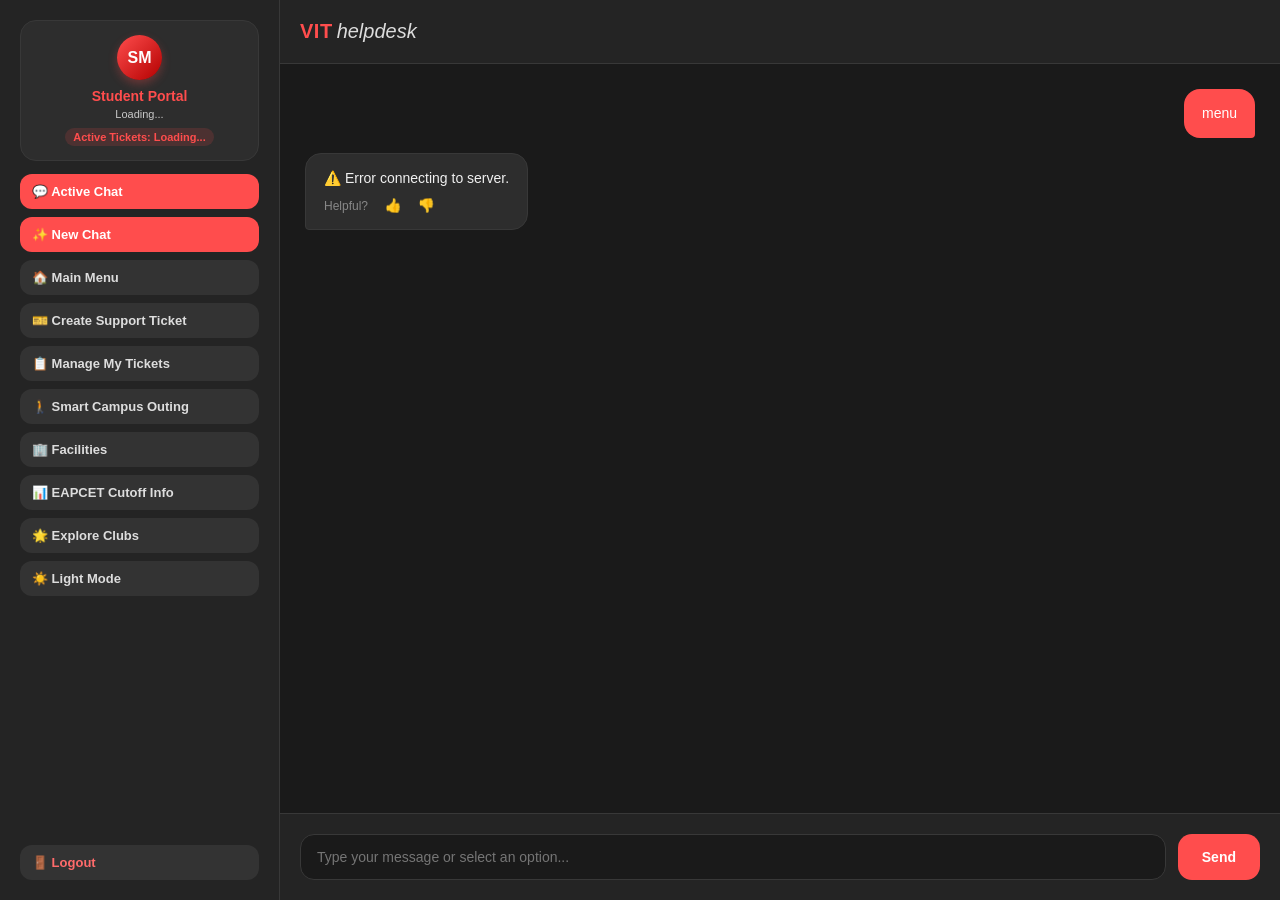
==== commit 32115a61: "Update backend files and FAQ dataset" ====
--- a/frontend/chat.html
+++ b/frontend/chat.html
@@ -164,6 +164,11 @@
             display: flex;
             flex-direction: column;
             gap: 6px;
+            cursor: pointer;
+            transition: border-color 0.2s;
+        }
+        .ticket-item:hover {
+            border-color: #ff4d4d;
         }
         .ticket-top {
             display: flex;
@@ -188,6 +193,7 @@
             font-size: 12px;
             font-weight: bold;
             align-self: flex-end;
+            margin-top: 5px;
         }
         .resolve-action-btn:hover { background-color: #218838; }
 
@@ -297,20 +303,36 @@
         <button onclick="sendQuickCommand('menu')" class="secondary">🏠 Main Menu</button>
         <button onclick="sendQuickCommand('create ticket')" class="secondary">🎫 Create Support Ticket</button>
         <button onclick="openTicketsModal()" class="secondary">📋 Manage My Tickets</button>
+        <button onclick="sendQuickCommand('smart campus outing process')" class="secondary">🚶 Smart Campus Outing</button>
+        <button onclick="sendQuickCommand('facilities')" class="secondary">🏢 Facilities</button>
         <button onclick="sendQuickCommand('eapcet info')" class="secondary">📊 EAPCET Cutoff Info</button>
         <button onclick="sendQuickCommand('explore campus clubs & join')" class="secondary">🌟 Explore Clubs</button>
         <button onclick="toggleTheme()" class="secondary" id="theme-toggle-btn">☀️ Light Mode</button>
         <button onclick="logout()" class="secondary" style="margin-top: auto; color: #ff6b6b; font-weight: bold;">🚪 Logout</button>
     </div>
 
-    <!-- Clean Modal Popup for Active Tickets Only -->
+    <!-- Enhanced Modal for Tickets & Comments Thread -->
     <div class="modal-overlay" id="ticketsModal">
         <div class="modal-card">
-            <h3 style="margin-top:0; color:#ff4d4d; font-size:18px;">Active Support Tickets</h3>
-            <p style="font-size:12px; color:var(--secondary-text); margin-bottom:15px;">Review your active issues and mark them as resolved when solved.</p>
-            <div id="modalTicketList" style="display: flex; flex-direction: column; gap: 10px;">
-                <p style="color:#888; text-align:center;">Loading active tickets...</p>
+            <div id="ticketListView">
+                <h3 style="margin-top:0; color:#ff4d4d; font-size:18px;">Active Support Tickets</h3>
+                <p style="font-size:12px; color:var(--secondary-text); margin-bottom:15px;">Click a ticket to view conversation history or add comments.</p>
+                <div id="modalTicketList" style="display: flex; flex-direction: column; gap: 10px;">
+                    <p style="color:#888; text-align:center;">Loading active tickets...</p>
+                </div>
             </div>
+
+            <!-- Ticket Thread View (Hidden by default) -->
+            <div id="ticketThreadView" style="display: none;">
+                <button onclick="backToTicketList()" style="background:var(--secondary-btn); border:none; color:var(--text-color); padding:6px 12px; border-radius:6px; cursor:pointer; margin-bottom:10px;">← Back to Tickets</button>
+                <h3 id="threadTitle" style="color:#ff4d4d; margin:5px 0; font-size:16px;">Ticket Thread</h3>
+                <div id="threadMessages" style="background:var(--bg-color); border:1px solid var(--border-color); border-radius:10px; padding:10px; height:200px; overflow-y:auto; display:flex; flex-direction:column; gap:8px; margin-bottom:10px;"></div>
+                <div style="display:flex; gap:8px;">
+                    <input type="text" id="commentInput" placeholder="Type a reply or update..." style="flex:1; padding:10px; border-radius:8px; border:1px solid var(--border-color); background:var(--input-bg); color:var(--text-color);">
+                    <button onclick="postComment()" style="background:#ff4d4d; color:white; border:none; padding:0 16px; border-radius:8px; cursor:pointer; font-weight:bold;">Send</button>
+                </div>
+            </div>
+
             <button onclick="closeTicketsModal()" style="background:var(--secondary-btn); color:var(--text-color); border:none; padding:10px; border-radius:10px; width:100%; margin-top:15px; cursor:pointer; font-weight:600;">Close</button>
         </div>
     </div>
@@ -341,9 +363,11 @@
             document.getElementById('theme-toggle-btn').innerText = newTheme === 'light' ? '🌙 Dark Mode' : '☀️ Light Mode';
         }
 
-        const studentEmail = localStorage.getItem('student_email') || localStorage.getItem('vit_email');
-        if (!studentEmail) {
-            window.location.href = 'index.html';
+        // Robust Student Email Verification with Fallback
+        let studentEmail = localStorage.getItem('student_email') || localStorage.getItem('vit_email') || localStorage.getItem('email');
+        if (!studentEmail || studentEmail === 'undefined' || studentEmail === 'null') {
+            studentEmail = '23pa1a05g1@vishnu.edu.in';
+            localStorage.setItem('student_email', studentEmail);
         }
 
         const chatMessages = document.getElementById('chat-messages');
@@ -392,8 +416,12 @@
             window.location.href = 'profile.html';
         }
 
-        // Modal Ticket Functions (Filtering to show ONLY active ones)
+        // Modal Ticket Functions & Thread Management
+        let activeSelectedTicketId = null;
+
         function openTicketsModal() {
+            document.getElementById('ticketThreadView').style.display = 'none';
+            document.getElementById('ticketListView').style.display = 'block';
             document.getElementById('ticketsModal').style.display = 'flex';
             loadModalTickets();
         }
@@ -411,7 +439,6 @@
                 .then(tickets => {
                     listContainer.innerHTML = '';
                     
-                    // Filter out resolved/closed tickets so only active ones show
                     const activeTickets = tickets.filter(t => t.status !== 'Resolved' && t.status !== 'Closed');
 
                     if (!activeTickets || activeTickets.length === 0) {
@@ -422,6 +449,7 @@
                     activeTickets.forEach(t => {
                         const item = document.createElement('div');
                         item.className = 'ticket-item';
+                        item.onclick = () => openTicketThread(t.id, t.category, t.description);
 
                         item.innerHTML = `
                             <div class="ticket-top">
@@ -429,7 +457,7 @@
                                 <span class="status-pill">${t.status}</span>
                             </div>
                             <p style="margin:4px 0; font-size:13px; color:var(--secondary-text);">${t.description}</p>
-                            <button class="resolve-action-btn" onclick="resolveTicket(${t.id})">✔ Mark as Resolved</button>
+                            <button class="resolve-action-btn" onclick="event.stopPropagation(); resolveTicket(${t.id})">✔ Mark as Resolved</button>
                         `;
                         listContainer.appendChild(item);
                     });
@@ -438,6 +466,80 @@
                     listContainer.innerHTML = '<p style="color:#ff4d4d; text-align:center;">Failed to load tickets.</p>';
                     console.error(err);
                 });
+        }
+
+        function openTicketThread(ticketId, category, desc) {
+            activeSelectedTicketId = ticketId;
+            document.getElementById('ticketListView').style.display = 'none';
+            document.getElementById('ticketThreadView').style.display = 'block';
+            document.getElementById('threadTitle').innerText = `Ticket #${ticketId} • ${category}`;
+            loadThreadMessages(ticketId);
+        }
+
+        function backToTicketList() {
+            document.getElementById('ticketThreadView').style.display = 'none';
+            document.getElementById('ticketListView').style.display = 'block';
+            loadModalTickets();
+        }
+
+        function loadThreadMessages(ticketId) {
+            const container = document.getElementById('threadMessages');
+            container.innerHTML = '<p style="color:var(--secondary-text); text-align:center; font-size:12px;">Loading comments...</p>';
+
+            fetch(`http://127.0.0.1:8000/api/tickets/${ticketId}/comments`)
+                .then(res => res.json())
+                .then(comments => {
+                    container.innerHTML = '';
+                    if (!comments || comments.length === 0) {
+                        container.innerHTML = '<p style="color:var(--secondary-text); text-align:center; font-size:12px;">No conversation notes yet. Add a message below!</p>';
+                        return;
+                    }
+                    comments.forEach(c => {
+                        const msgDiv = document.createElement('div');
+                        msgDiv.style.padding = '10px 14px';
+                        msgDiv.style.borderRadius = '10px';
+                        msgDiv.style.fontSize = '13px';
+                        msgDiv.style.maxWidth = '80%';
+                        msgDiv.style.wordBreak = 'break-word';
+                        
+                        if (c.sender === 'student') {
+                            msgDiv.style.background = '#ff4d4d';
+                            msgDiv.style.color = '#ffffff';
+                            msgDiv.style.alignSelf = 'flex-end';
+                        } else {
+                            msgDiv.style.background = 'var(--secondary-btn)';
+                            msgDiv.style.color = 'var(--text-color)';
+                            msgDiv.style.alignSelf = 'flex-start';
+                        }
+                        
+                        msgDiv.innerHTML = `<strong style="display:block; font-size:10px; opacity:0.8; margin-bottom:2px;">${c.sender.toUpperCase()}</strong> ${c.message}`;
+                        container.appendChild(msgDiv);
+                    });
+                    container.scrollTop = container.scrollHeight;
+                })
+                .catch(err => {
+                    container.innerHTML = '<p style="color:#ff4d4d; text-align:center; font-size:12px;">Failed to load comments.</p>';
+                    console.error(err);
+                });
+        }
+
+        function postComment() {
+            const input = document.getElementById('commentInput');
+            const text = input.value.trim();
+            if (!text || !activeSelectedTicketId) return;
+
+            fetch(`http://127.0.0.1:8000/api/tickets/${activeSelectedTicketId}/comments`, {
+                method: 'POST',
+                headers: { 'Content-Type': 'application/json' },
+                body: JSON.stringify({ sender: 'student', message: text })
+            })
+            .then(res => res.json())
+            .then(data => {
+                if (data.success) {
+                    input.value = '';
+                    loadThreadMessages(activeSelectedTicketId);
+                }
+            });
         }
 
         function resolveTicket(ticketId) {
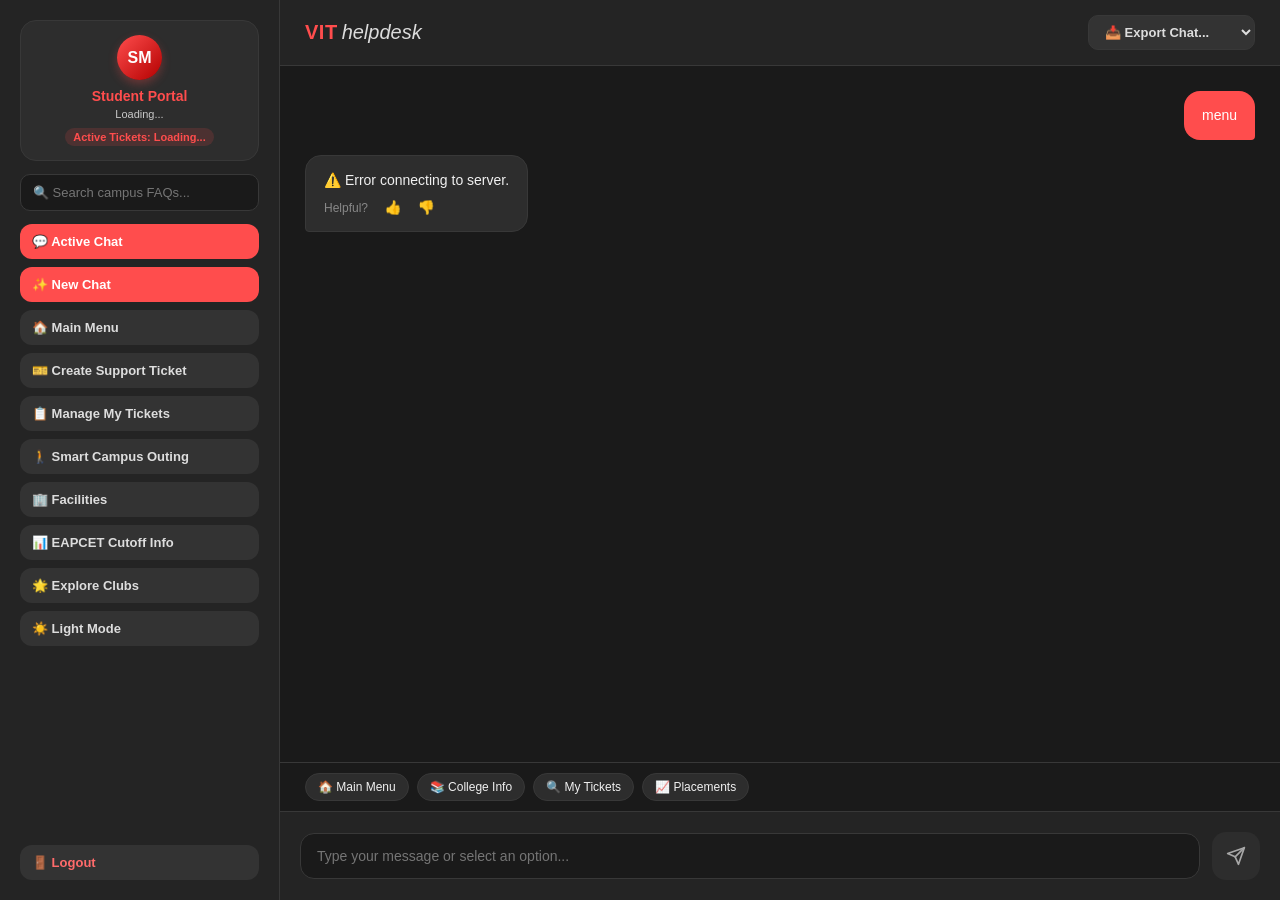
==== commit 7dc14d66: "Update backend files and FAQ dataset" ====
--- a/frontend/chat.html
+++ b/frontend/chat.html
@@ -134,6 +134,49 @@
             background-color: var(--secondary-hover);
         }
 
+        /* Search Section in Sidebar */
+        .sidebar-search-container {
+            position: relative;
+            margin-bottom: 5px;
+        }
+        .sidebar-search-container input {
+            width: 100%;
+            padding: 10px 12px;
+            border-radius: 10px;
+            border: 1px solid var(--border-color);
+            background-color: var(--input-bg);
+            color: var(--text-color);
+            font-size: 13px;
+            box-sizing: border-box;
+        }
+        .sidebar-search-container input:focus {
+            outline: none;
+            border-color: #ff4d4d;
+        }
+        .search-results-dropdown {
+            position: absolute;
+            top: 45px;
+            left: 0;
+            width: 100%;
+            background: var(--card-bg);
+            border: 1px solid var(--border-color);
+            border-radius: 10px;
+            max-height: 220px;
+            overflow-y: auto;
+            display: none;
+            z-index: 100;
+            box-shadow: 0 8px 20px rgba(0,0,0,0.4);
+        }
+        .search-result-item {
+            padding: 10px 12px;
+            font-size: 12px;
+            border-bottom: 1px solid var(--border-color);
+            cursor: pointer;
+        }
+        .search-result-item:hover {
+            background-color: rgba(255, 77, 77, 0.1);
+        }
+
         /* Modal Popup Overlay */
         .modal-overlay {
             display: none;
@@ -205,15 +248,41 @@
             height: 100vh;
         }
         .chat-header {
-            padding: 20px;
+            padding: 15px 25px;
             background-color: var(--sidebar-bg);
             border-bottom: 1px solid var(--border-color);
             font-size: 20px;
             font-weight: bold;
             display: flex;
+            justify-content: space-between;
+            align-items: center;
+        }
+        .header-brand {
+            display: flex;
             align-items: center;
             gap: 4px;
         }
+        .header-actions {
+            display: flex;
+            gap: 10px;
+            align-items: center;
+        }
+        .export-select {
+            background-color: var(--secondary-btn);
+            color: var(--secondary-text);
+            border: 1px solid var(--border-color);
+            padding: 8px 12px;
+            border-radius: 10px;
+            cursor: pointer;
+            font-size: 13px;
+            font-weight: 600;
+            outline: none;
+            transition: background 0.2s;
+        }
+        .export-select:hover {
+            background-color: var(--secondary-hover);
+        }
+
         .logo-vit {
             color: #ff4d4d;
             font-weight: 800;
@@ -254,14 +323,38 @@
             border-bottom-left-radius: 4px;
             border: 1px solid var(--border-color);
         }
+        .suggested-actions {
+            padding: 10px 25px;
+            display: flex;
+            gap: 8px;
+            overflow-x: auto;
+            background-color: var(--bg-color);
+            border-top: 1px solid var(--border-color);
+        }
+        .suggested-actions button {
+            background-color: var(--card-bg);
+            color: var(--text-color);
+            border: 1px solid var(--border-color);
+            padding: 6px 12px;
+            border-radius: 20px;
+            font-size: 12px;
+            cursor: pointer;
+            white-space: nowrap;
+            transition: border-color 0.2s, background 0.2s;
+        }
+        .suggested-actions button:hover {
+            border-color: #ff4d4d;
+            background-color: rgba(255, 77, 77, 0.05);
+        }
         .chat-input-area {
             padding: 20px;
             background-color: var(--sidebar-bg);
             border-top: 1px solid var(--border-color);
             display: flex;
             gap: 12px;
-        }
-        .chat-input-area input {
+            align-items: center;
+        }
+        .chat-input-area textarea {
             flex: 1;
             padding: 14px 16px;
             border-radius: 14px;
@@ -269,23 +362,34 @@
             background-color: var(--input-bg);
             color: var(--text-color);
             font-size: 14px;
-        }
-        .chat-input-area input:focus {
+            resize: none;
+            max-height: 120px;
+            font-family: inherit;
+        }
+        .chat-input-area textarea:focus {
             outline: none;
             border-color: #ff4d4d;
         }
-        .chat-input-area button {
+        .send-btn {
             background-color: #ff4d4d;
             color: white;
             border: none;
-            padding: 0 24px;
+            width: 48px;
+            height: 48px;
             border-radius: 14px;
             cursor: pointer;
-            font-weight: bold;
-            font-size: 14px;
-        }
-        .chat-input-area button:hover {
+            display: flex;
+            align-items: center;
+            justify-content: center;
+            transition: background 0.2s;
+        }
+        .send-btn:hover:not(:disabled) {
             background-color: #e03b3b;
+        }
+        .send-btn:disabled {
+            background-color: var(--secondary-btn);
+            opacity: 0.6;
+            cursor: not-allowed;
         }
     </style>
 </head>
@@ -298,6 +402,13 @@
             <p id="student-email">Loading...</p>
             <div class="ticket-badge" id="active-tickets-badge">Active Tickets: Loading...</div>
         </div>
+
+        <!-- Live FAQ Search Bar -->
+        <div class="sidebar-search-container">
+            <input type="text" id="faqSearchInput" placeholder="🔍 Search campus FAQs..." oninput="searchFAQs(this.value)">
+            <div id="searchResultsDropdown" class="search-results-dropdown"></div>
+        </div>
+
         <button onclick="scrollToBottom()">💬 Active Chat</button>
         <button onclick="startNewChat()">✨ New Chat</button>
         <button onclick="sendQuickCommand('menu')" class="secondary">🏠 Main Menu</button>
@@ -339,12 +450,37 @@
 
     <div class="chat-container">
         <div class="chat-header">
-            <span class="logo-vit">VIT</span><span class="logo-helpdesk">helpdesk</span>
+            <div class="header-brand">
+                <span class="logo-vit">VIT</span><span class="logo-helpdesk">helpdesk</span>
+            </div>
+            <div class="header-actions">
+                <select id="exportDropdown" class="export-select" onchange="handleExportSelection(this)">
+                    <option value="" disabled selected>📥 Export Chat...</option>
+                    <option value="txt">Export as Text (.txt)</option>
+                    <option value="pdf">Export as PDF</option>
+                </select>
+            </div>
         </div>
+
         <div class="chat-messages" id="chat-messages"></div>
+
+        <!-- Suggested Quick Actions Bar -->
+        <div class="suggested-actions">
+            <button onclick="sendQuickCommand('menu')">🏠 Main Menu</button>
+            <button onclick="sendQuickCommand('college info')">📚 College Info</button>
+            <button onclick="sendQuickCommand('my tickets')">🔍 My Tickets</button>
+            <button onclick="sendQuickCommand('placement statistics')">📈 Placements</button>
+        </div>
+
         <div class="chat-input-area">
-            <input type="text" id="user-input" placeholder="Type your message or select an option..." onkeypress="handleKeyPress(event)">
-            <button onclick="sendMessage()">Send</button>
+            <textarea id="user-input" placeholder="Type your message or select an option..." rows="1" onkeypress="handleKeyPress(event)"></textarea>
+            <button id="sendBtn" class="send-btn" onclick="sendMessage()" title="Send Message" disabled>
+                <!-- Send Icon SVG -->
+                <svg width="20" height="20" viewBox="0 0 24 24" fill="none" stroke="currentColor" stroke-width="2" stroke-linecap="round" stroke-linejoin="round">
+                    <line x1="22" y1="2" x2="11" y2="13"></line>
+                    <polygon points="22 2 15 22 11 13 2 9 22 2"></polygon>
+                </svg>
+            </button>
         </div>
     </div>
 
@@ -372,6 +508,14 @@
 
         const chatMessages = document.getElementById('chat-messages');
         const userInput = document.getElementById('user-input');
+        const sendBtn = document.getElementById('sendBtn');
+
+        // Input auto-resize and send button state handler
+        userInput.addEventListener('input', function() {
+            this.style.height = 'auto';
+            this.style.height = (this.scrollHeight) + 'px';
+            sendBtn.disabled = this.value.trim() === '';
+        });
 
         function scrollToBottom() {
             chatMessages.scrollTop = chatMessages.scrollHeight;
@@ -414,6 +558,103 @@
 
         function openProfilePage() {
             window.location.href = 'profile.html';
+        }
+
+        // Live FAQ Search Bar Handler
+        function searchFAQs(query) {
+            const dropdown = document.getElementById('searchResultsDropdown');
+            if (!query || query.trim() === '') {
+                dropdown.style.display = 'none';
+                dropdown.innerHTML = '';
+                return;
+            }
+
+            fetch(`http://127.0.0.1:8000/api/search?query=${encodeURIComponent(query)}`)
+                .then(res => res.json())
+                .then(data => {
+                    dropdown.innerHTML = '';
+                    if (!data.results || data.results.length === 0) {
+                        dropdown.style.display = 'block';
+                        dropdown.innerHTML = '<div class="search-result-item" style="color:#888;">No matching questions found</div>';
+                        return;
+                    }
+
+                    dropdown.style.display = 'block';
+                    data.results.forEach(item => {
+                        const div = document.createElement('div');
+                        div.className = 'search-result-item';
+                        div.innerHTML = `<strong>${item.question}</strong>`;
+                        div.onclick = () => {
+                            dropdown.style.display = 'none';
+                            document.getElementById('faqSearchInput').value = '';
+                            callBackend(item.question);
+                        };
+                        dropdown.appendChild(div);
+                    });
+                })
+                .catch(err => console.error("Search error:", err));
+        }
+
+        // Close search dropdown when clicking outside
+        document.addEventListener('click', (e) => {
+            const searchContainer = document.querySelector('.sidebar-search-container');
+            if (searchContainer && !searchContainer.contains(e.target)) {
+                document.getElementById('searchResultsDropdown').style.display = 'none';
+            }
+        });
+
+        // Dropdown Export Handler for TXT or PDF
+        function handleExportSelection(selectElement) {
+            const format = selectElement.value;
+            if (!format) return;
+
+            if (!chatMessages || chatMessages.innerText.trim() === "") {
+                alert("No chat history to export!");
+                selectElement.value = "";
+                return;
+            }
+
+            if (format === 'txt') {
+                let transcript = "--- VISHNU IT HELPDESK CHAT TRANSCRIPT ---\n\n" + chatMessages.innerText;
+                const blob = new Blob([transcript], { type: "text/plain;charset=utf-8" });
+                const url = URL.createObjectURL(blob);
+                const link = document.createElement("a");
+                link.href = url;
+                link.download = "vishnu_helpdesk_transcript.txt";
+                document.body.appendChild(link);
+                link.click();
+                document.body.removeChild(link);
+                URL.revokeObjectURL(url);
+            } else if (format === 'pdf') {
+                const printWindow = window.open('', '_blank');
+                printWindow.document.write(`
+                    <html>
+                        <head>
+                            <title>Vishnu IT Helpdesk - Chat Transcript</title>
+                            <style>
+                                body { font-family: 'Segoe UI', Tahoma, Geneva, Verdana, sans-serif; padding: 30px; color: #333; }
+                                h2 { color: #ff4d4d; border-bottom: 2px solid #eee; padding-bottom: 10px; margin-bottom: 20px; }
+                                .message { margin-bottom: 15px; padding: 12px 16px; border-radius: 8px; line-height: 1.5; font-size: 14px; max-width: 80%; }
+                                .user { background-color: #ffe6e6; color: #b30000; margin-left: auto; text-align: right; border-left: 4px solid #ff4d4d; }
+                                .bot { background-color: #f4f6f9; color: #333; margin-right: auto; border-left: 4px solid #333; }
+                            </style>
+                        </head>
+                        <body>
+                            <h2>Vishnu IT Helpdesk :: Chat Transcript</h2>
+                            <div>${chatMessages.innerHTML}</div>
+                            <script>
+                                window.onload = function() {
+                                    window.print();
+                                    window.close();
+                                };
+                            <\/script>
+                        </body>
+                    </html>
+                `);
+                printWindow.document.close();
+            }
+
+            selectElement.value = "";
         }
 
         // Modal Ticket Functions & Thread Management
@@ -561,8 +802,11 @@
         }
 
         function handleKeyPress(event) {
-            if (event.key === 'Enter') {
-                sendMessage();
+            if (event.key === 'Enter' && !event.shiftKey) {
+                event.preventDefault();
+                if (!sendBtn.disabled) {
+                    sendMessage();
+                }
             }
         }
 
@@ -574,6 +818,8 @@
             const text = userInput.value.trim();
             if (!text) return;
             userInput.value = '';
+            userInput.style.height = 'auto';
+            sendBtn.disabled = true;
             callBackend(text);
         }
 
